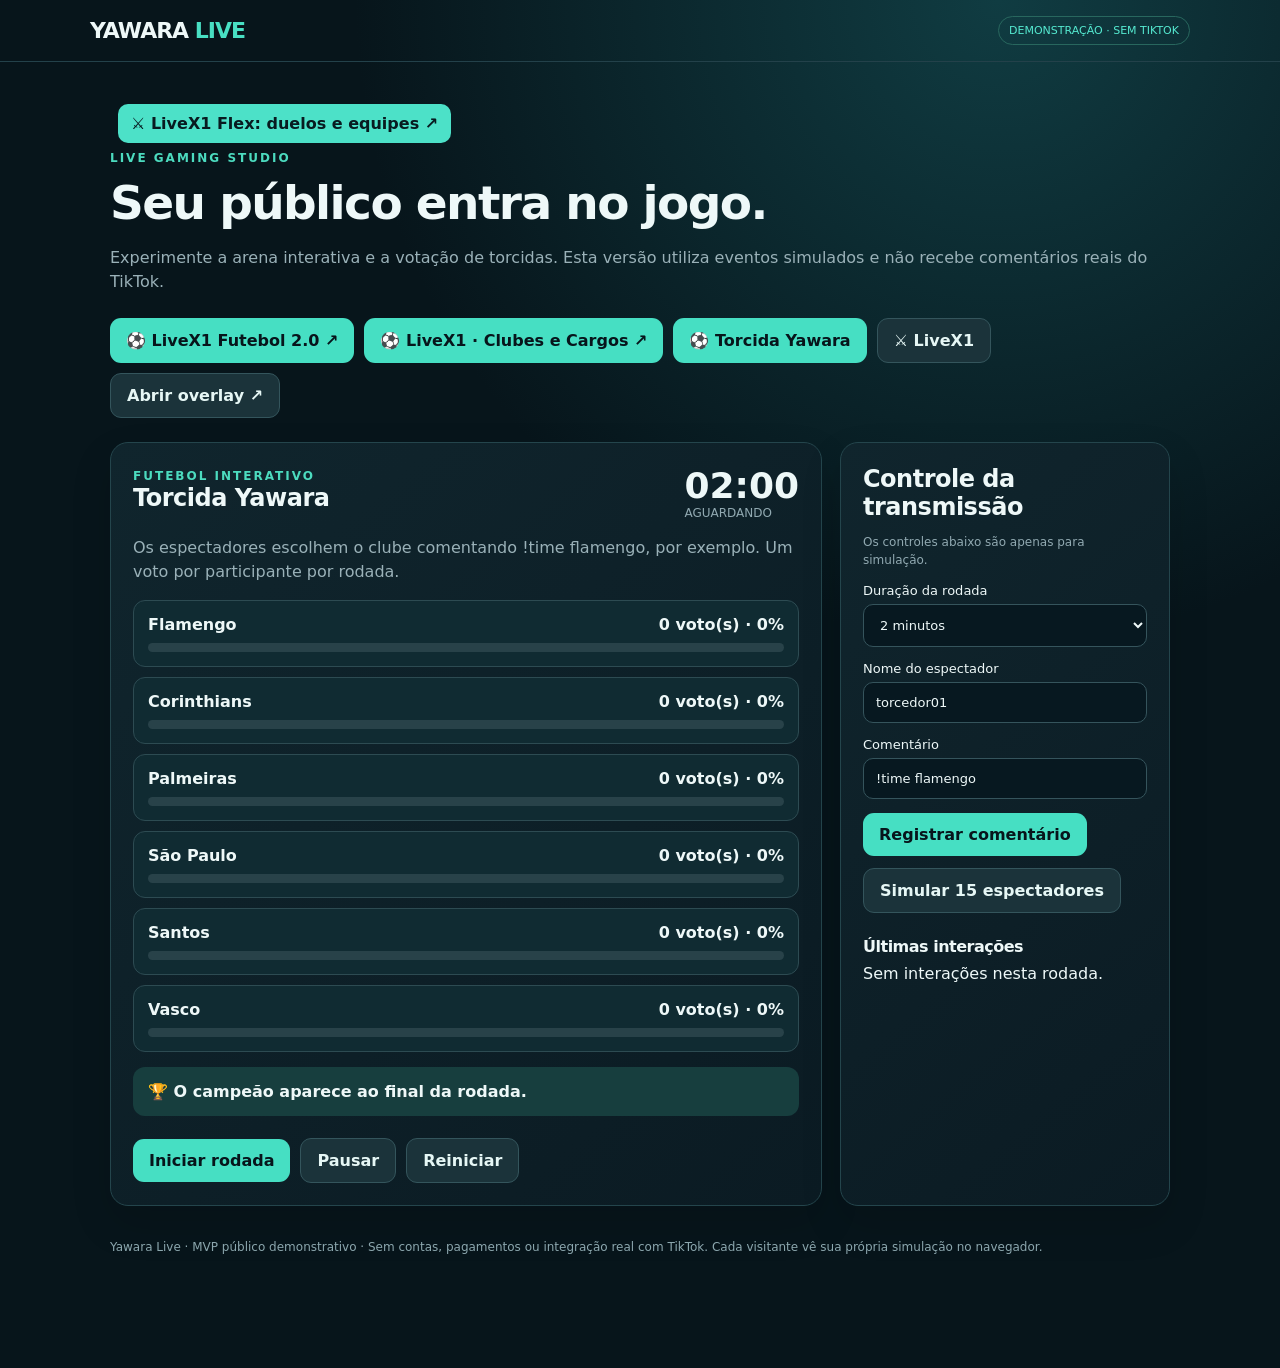
==== yawara-live/index.html @ 1b50cdfd "Add navigation to adaptive LiveX1 duels" ====
<!doctype html>
<html lang="pt-BR"><head><meta charset="utf-8"><meta name="viewport" content="width=device-width,initial-scale=1"><meta name="theme-color" content="#08171c"><title>Yawara Live — LiveX1 e Torcidas</title>
<style>
:root{font-family:Inter,system-ui,-apple-system,Segoe UI,sans-serif;color:#eef8f8;background:#07151b}*{box-sizing:border-box}body{margin:0;background:radial-gradient(circle at 78% 0,#103c42 0,transparent 38%),#07151b}button,input,select{font:inherit}button{cursor:pointer;border:0;border-radius:11px;padding:12px 16px;font-weight:700;color:#07151b;background:#46dfc3}button.secondary{background:#1b333a;color:#e6f7f5;border:1px solid #34555c}button:disabled{opacity:.4;cursor:not-allowed}button:hover{filter:brightness(1.12)}header{display:flex;align-items:center;justify-content:space-between;border-bottom:1px solid #23414a;padding:16px max(16px,calc((100vw - 1100px)/2))}.brand{font-weight:900;font-size:22px;letter-spacing:-1px}.brand b{color:#48dfc3}.pill{font-size:11px;color:#55e9d0;border:1px solid #28675e;border-radius:999px;padding:7px 10px}main{max-width:1100px;margin:auto;padding:34px 20px 80px}h1{font-size:clamp(28px,4vw,47px);letter-spacing:-1.6px;margin:10px 0}h2{margin:0 0 8px;letter-spacing:-.5px}p{color:#9ab1b8;line-height:1.5}.eyebrow{color:#4cdbbf;font-weight:800;font-size:12px;letter-spacing:2px}nav{display:flex;gap:10px;margin:24px 0;flex-wrap:wrap}.panel{border:1px solid #24454c;border-radius:18px;padding:22px;background:linear-gradient(140deg,#10252d,#0b1b23);box-shadow:0 18px 40px #0002}.layout{display:grid;grid-template-columns:1fr 330px;gap:18px}.row{display:flex;align-items:center;gap:10px;flex-wrap:wrap}.between{justify-content:space-between}.muted{font-size:12px;color:#91a9b1}.clock{font-size:36px;font-weight:900;font-variant-numeric:tabular-nums}input,select{background:#071820;border:1px solid #35545c;border-radius:10px;color:#eef8f8;padding:12px;min-width:0;max-width:100%}.field{display:grid;gap:6px;margin:14px 0;font-size:13px}.field input{width:100%}.team{border:1px solid #2d4b52;border-radius:12px;padding:14px;margin-top:10px;background:#102b32;display:grid;gap:9px}.teamhead{display:flex;justify-content:space-between;gap:10px}.tag{color:var(--club);font-size:11px;font-weight:900}.bar{height:9px;border-radius:10px;background:#284249;overflow:hidden}.fill{height:100%;border-radius:10px;background:var(--club);width:0;transition:width .25s}.scores{display:grid;grid-template-columns:repeat(2,1fr);gap:12px;margin:18px 0}.score{padding:25px;border:1px solid #35515b;border-radius:15px;text-align:center;background:#112b33}.score strong{display:block;font-size:50px}.score:first-child{border-top:4px solid #43d5ba}.score:last-child{border-top:4px solid #ef6868}.log{max-height:270px;overflow:auto}.log div{padding:11px;border-bottom:1px solid #274047;font-size:13px}.log b{color:#52e6c8}.hidden{display:none!important}.winner{padding:15px;border-radius:12px;background:#173e3e;margin-top:15px;font-weight:800}.foot{font-size:12px;margin:34px 0;color:#8ca7ae}a{color:#6cebd3}#overlayScreen{background:transparent!important}body.overlay{background:transparent!important}body.overlay header,body.overlay main>p,body.overlay .eyebrow,body.overlay nav,body.overlay aside,body.overlay .controls,body.overlay .foot,body.overlay #lead{display:none!important}body.overlay main{padding:12px;max-width:620px}body.overlay .layout{display:block}body.overlay .panel{background:#07171eef;border:1px solid #4eaaa5}body.overlay #gameTitle{font-size:24px;margin:5px 0}body.overlay .field{display:none}@media(max-width:760px){.layout{grid-template-columns:1fr}.scores{grid-template-columns:1fr}header{padding:15px 18px}}
</style></head><body><header><div class="brand">YAWARA <b>LIVE</b></div><span class="pill">DEMONSTRAÇÃO · SEM TIKTOK</span></header>
<main><a href="./duelos.html" style="display:inline-flex;align-items:center;border-radius:10px;background:#4ce1c8;color:#081b20;text-decoration:none;padding:10px 13px;font-weight:800;margin:8px">⚔️ LiveX1 Flex: duelos e equipes ↗</a><div class="eyebrow">LIVE GAMING STUDIO</div><h1 id="lead">Seu público entra no jogo.</h1><p>Experimente a arena interativa e a votação de torcidas. Esta versão utiliza eventos simulados e não recebe comentários reais do TikTok.</p>
<nav><a href="./campo.html" style="display:inline-flex;align-items:center;border-radius:11px;background:#46dfc3;color:#07151b;text-decoration:none;padding:12px 16px;font-weight:800">⚽ LiveX1 Futebol 2.0 ↗</a><a href="./clubes.html" style="display:inline-flex;align-items:center;border-radius:11px;background:#46dfc3;color:#07151b;text-decoration:none;padding:12px 16px;font-weight:800">⚽ LiveX1 · Clubes e Cargos ↗</a><button id="footballTab">⚽ Torcida Yawara</button><button class="secondary" id="battleTab">⚔️ LiveX1</button><button class="secondary" id="overlayBtn">Abrir overlay ↗</button></nav>
<div class="layout"><section class="panel"><div class="row between"><div><span class="eyebrow" id="modeTag">FUTEBOL INTERATIVO</span><h2 id="gameTitle">Torcida Yawara</h2></div><div><div class="clock" id="timer">02:00</div><div class="muted" id="status">AGUARDANDO</div></div></div>
<p id="info">Os espectadores escolhem o clube comentando !time flamengo, por exemplo. Um voto por participante por rodada.</p>
<div id="teamList"></div><div id="battleScores" class="scores hidden"><div class="score"><span>TIME VERDE</span><strong id="greenPoints">0</strong></div><div class="score"><span>TIME VERMELHO</span><strong id="redPoints">0</strong></div></div>
<div class="winner" id="winner">🏆 O campeão aparece ao final da rodada.</div>
<div class="controls"><div class="row" style="margin-top:22px"><button id="startBtn">Iniciar rodada</button><button class="secondary" id="pauseBtn">Pausar</button><button class="secondary" id="resetBtn">Reiniciar</button></div></div></section>
<aside class="panel"><h2>Controle da transmissão</h2><p class="muted">Os controles abaixo são apenas para simulação.</p><div class="controls"><label class="field">Duração da rodada<select id="duration"><option value="60">1 minuto</option><option value="120" selected>2 minutos</option><option value="300">5 minutos</option></select></label>
<div id="footballControls"><label class="field">Nome do espectador<input id="viewer" value="torcedor01"></label><label class="field">Comentário<input id="comment" value="!time flamengo"></label><button id="voteBtn">Registrar comentário</button></div>
<div id="battleControls" class="hidden"><p class="muted">Pontos fictícios para dois times</p><button id="greenBtn">+10 Verde</button> <button id="redBtn" class="secondary">+10 Vermelho</button></div>
<div style="margin-top:12px"><button class="secondary" id="simulateBtn">Simular 15 espectadores</button></div><p id="feedback" aria-live="polite" class="muted"></p></div>
<h2 style="font-size:16px;margin-top:24px">Últimas interações</h2><div class="log" id="log"></div></aside></div>
<div class="foot">Yawara Live · MVP público demonstrativo · Sem contas, pagamentos ou integração real com TikTok. Cada visitante vê sua própria simulação no navegador.</div></main>
<script>
(()=>{'use strict';const clubs=[['flamengo','Flamengo','#ee6262',['fla','mengao']],['corinthians','Corinthians','#dce5e5',['timao','sccp']],['palmeiras','Palmeiras','#42d5a3',['verdao','sep']],['sao-paulo','São Paulo','#e6b065',['sao paulo','spfc']],['santos','Santos','#92bce9',['peixe']],['vasco','Vasco','#ba9aff',['vascao']]];const $=x=>document.getElementById(x);let mode='football',remaining=120,running=false,finished=false,clock=null,voters={},votes={},score={green:0,red:0},logs=[];const params=new URLSearchParams(location.search);if(params.has('overlay'))document.body.classList.add('overlay');function clean(x){return String(x).normalize('NFD').replace(/[\u0300-\u036f]/g,'').toLowerCase().trim().replace(/\s+/g,' ')}function total(){return Object.values(votes).reduce((a,b)=>a+b,0)}function redraw(){const mm=String(Math.floor(remaining/60)).padStart(2,'0'),ss=String(remaining%60).padStart(2,'0');$('timer').textContent=mm+':'+ss;$('status').textContent=running?'AO VIVO · SIMULAÇÃO':finished?'ENCERRADO':'AGUARDANDO';$('teamList').replaceChildren();$('teamList').classList.toggle('hidden',mode!=='football');$('battleScores').classList.toggle('hidden',mode!=='battle');if(mode==='football'){let count=total();for(const c of [...clubs].sort((a,b)=>(votes[b[0]]||0)-(votes[a[0]]||0))){let n=votes[c[0]]||0,card=document.createElement('div');card.className='team';card.style.setProperty('--club',c[2]);let h=document.createElement('div');h.className='teamhead';let label=document.createElement('strong');label.textContent=c[1];let value=document.createElement('b');value.textContent=n+' voto(s) · '+(count?Math.round(n/count*100):0)+'%';h.append(label,value);let bar=document.createElement('div');bar.className='bar';let fill=document.createElement('div');fill.className='fill';fill.style.width=(count?n/count*100:0)+'%';bar.append(fill);card.append(h,bar);$('teamList').append(card)}}else{$('greenPoints').textContent=score.green;$('redPoints').textContent=score.red}if(finished){if(mode==='football'){let top=Math.max(0,...Object.values(votes));let winners=clubs.filter(x=>(votes[x[0]]||0)===top);$('winner').textContent=!top?'Nenhum voto registrado.':winners.length>1?'🤝 Empate: '+winners.map(x=>x[1]).join(' / '):'🏆 '+winners[0][1]+' venceu com '+top+' votos!'}else $('winner').textContent=score.green===score.red?'🤝 Empate na arena!':'🏆 Time '+(score.green>score.red?'Verde':'Vermelho')+' venceu!'}else $('winner').textContent='🏆 O campeão aparece ao final da rodada.';$('log').replaceChildren();for(const item of logs.slice(0,12)){const d=document.createElement('div');d.textContent=item;$('log').append(d)}if(!logs.length)$('log').textContent='Sem interações nesta rodada.';if(!params.has('overlay'))localStorage.setItem('yawara-live-demo',JSON.stringify({mode,remaining,running,finished,votes,score,logs}))}
function stop(){if(clock){clearInterval(clock);clock=null}}function tick(){if(!running)return;remaining=Math.max(0,remaining-1);if(!remaining){running=false;finished=true;stop()}redraw()}function reset(){stop();running=false;finished=false;remaining=Number($('duration').value);voters={};votes={};score={green:0,red:0};logs=[];redraw()}function start(){if(finished||remaining<=0)reset();running=true;finished=false;stop();clock=setInterval(tick,1000);redraw()}function vote(user,comment){if(!running)return 'Inicie a rodada.';const u=clean(user),cmd=clean(comment);if(!u)return 'Informe um usuário.';if(voters[u])return 'Este participante já votou.';if(!cmd.startsWith('!time '))return 'Use !time seguido do clube.';const team=cmd.slice(6).trim();const found=clubs.find(c=>c[0]===team||clean(c[1])===team||c[3].includes(team));if(!found)return 'Time não reconhecido.';voters[u]=found[0];votes[found[0]]=(votes[found[0]]||0)+1;logs.unshift('@'+u+' votou em '+found[1]);redraw();return 'Voto registrado: '+found[1]}function add(side){if(!running){$('feedback').textContent='Inicie a rodada.';return}score[side]+=10;logs.unshift('Pontos para o time '+(side==='green'?'Verde':'Vermelho'));redraw()}function change(next){mode=next;$('gameTitle').textContent=mode==='football'?'Torcida Yawara':'LiveX1';$('modeTag').textContent=mode==='football'?'FUTEBOL INTERATIVO':'BATALHA INTERATIVA';$('info').textContent=mode==='football'?'Escolha seu time com !time flamengo, por exemplo. Um voto por espectador.':'Simule pontos para as equipes e veja o placar avançar.';$('footballControls').classList.toggle('hidden',mode!=='football');$('battleControls').classList.toggle('hidden',mode!=='battle');reset()}$('footballTab').onclick=()=>change('football');$('battleTab').onclick=()=>change('battle');$('startBtn').onclick=start;$('pauseBtn').onclick=()=>{running=false;stop();redraw()};$('resetBtn').onclick=reset;$('duration').onchange=reset;$('voteBtn').onclick=()=>{$('feedback').textContent=vote($('viewer').value,$('comment').value)};$('greenBtn').onclick=()=>add('green');$('redBtn').onclick=()=>add('red');$('simulateBtn').onclick=()=>{if(!running){$('feedback').textContent='Inicie a rodada.';return}if(mode==='football'){for(let i=0;i<15;i++){let club=clubs[Math.floor(Math.random()*clubs.length)];vote('demo_'+Date.now()+'_'+i,'!time '+club[0])}}else for(let i=0;i<15;i++)add(Math.random()>.5?'green':'red');$('feedback').textContent='15 eventos fictícios registrados.'};$('overlayBtn').onclick=()=>window.open(location.pathname+'?overlay=1','_blank','noopener');if(params.has('overlay')){setInterval(()=>{try{let s=JSON.parse(localStorage.getItem('yawara-live-demo'));if(!s)return;mode=s.mode;remaining=s.remaining;running=s.running;finished=s.finished;votes=s.votes;score=s.score;logs=s.logs;$('gameTitle').textContent=mode==='football'?'Torcida Yawara':'LiveX1';redraw()}catch(e){}},1000)}redraw()})();
</script></body></html>
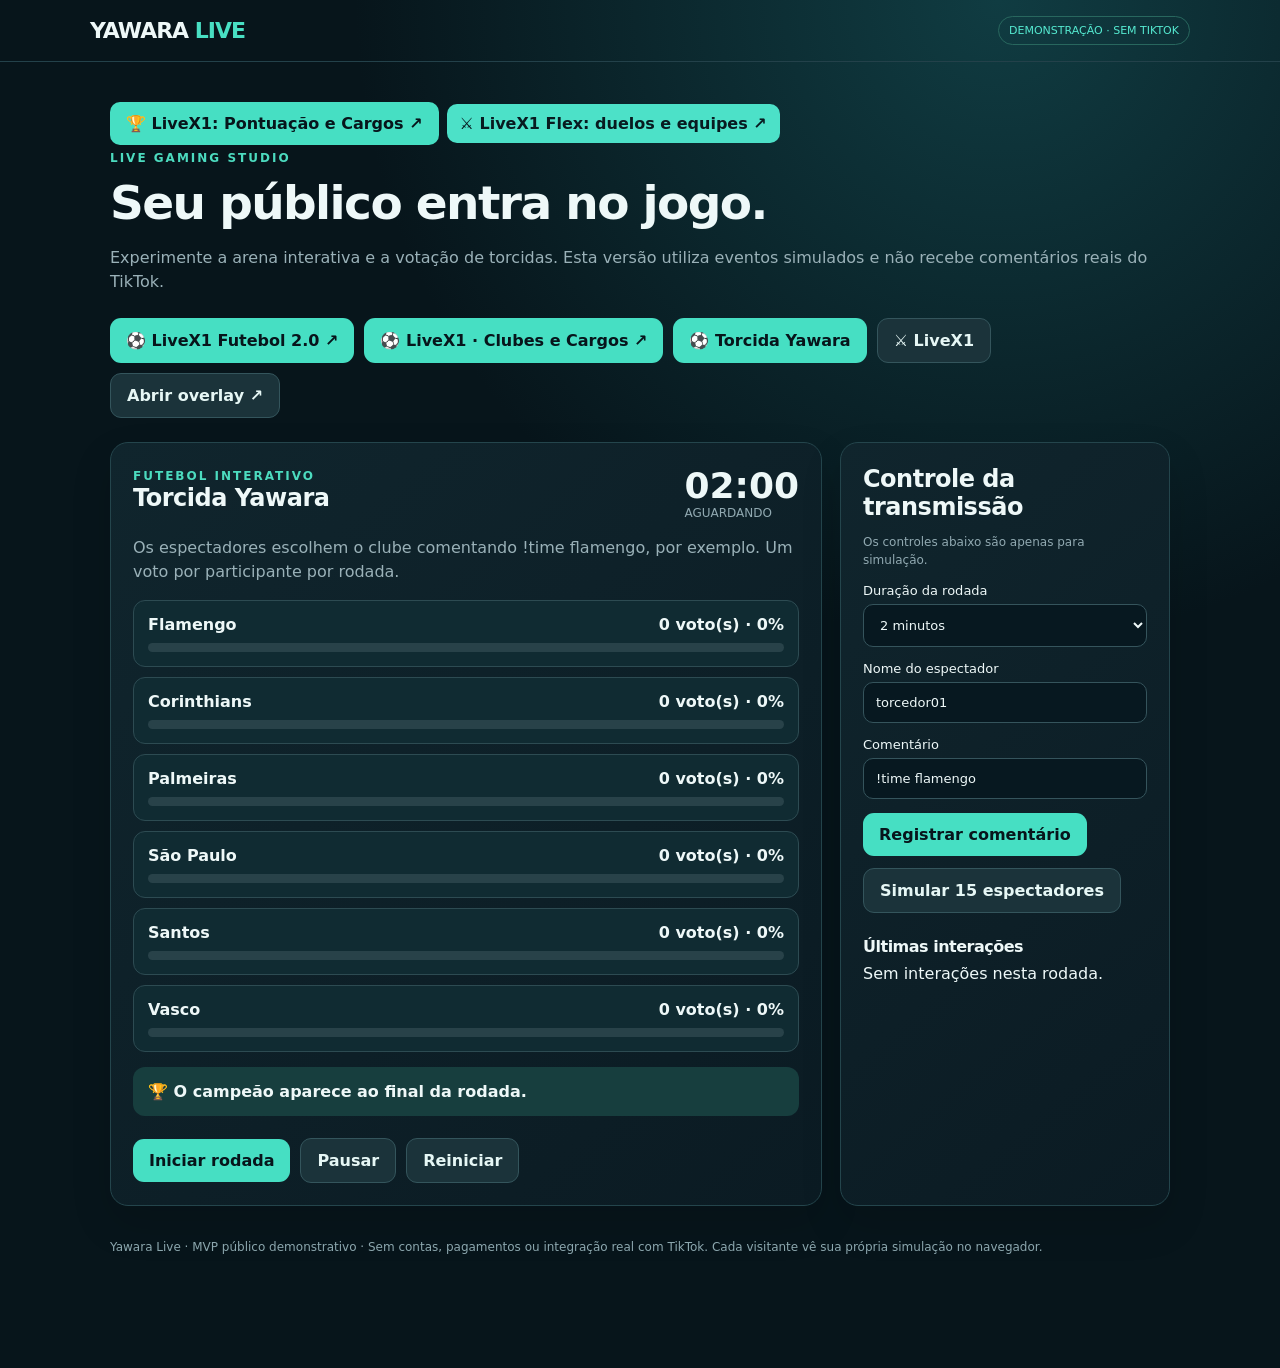
==== commit 9ef9175c: "Link unified LiveX1 scoring page from main dashboard" ====
--- a/yawara-live/index.html
+++ b/yawara-live/index.html
@@ -3,7 +3,7 @@
 <style>
 :root{font-family:Inter,system-ui,-apple-system,Segoe UI,sans-serif;color:#eef8f8;background:#07151b}*{box-sizing:border-box}body{margin:0;background:radial-gradient(circle at 78% 0,#103c42 0,transparent 38%),#07151b}button,input,select{font:inherit}button{cursor:pointer;border:0;border-radius:11px;padding:12px 16px;font-weight:700;color:#07151b;background:#46dfc3}button.secondary{background:#1b333a;color:#e6f7f5;border:1px solid #34555c}button:disabled{opacity:.4;cursor:not-allowed}button:hover{filter:brightness(1.12)}header{display:flex;align-items:center;justify-content:space-between;border-bottom:1px solid #23414a;padding:16px max(16px,calc((100vw - 1100px)/2))}.brand{font-weight:900;font-size:22px;letter-spacing:-1px}.brand b{color:#48dfc3}.pill{font-size:11px;color:#55e9d0;border:1px solid #28675e;border-radius:999px;padding:7px 10px}main{max-width:1100px;margin:auto;padding:34px 20px 80px}h1{font-size:clamp(28px,4vw,47px);letter-spacing:-1.6px;margin:10px 0}h2{margin:0 0 8px;letter-spacing:-.5px}p{color:#9ab1b8;line-height:1.5}.eyebrow{color:#4cdbbf;font-weight:800;font-size:12px;letter-spacing:2px}nav{display:flex;gap:10px;margin:24px 0;flex-wrap:wrap}.panel{border:1px solid #24454c;border-radius:18px;padding:22px;background:linear-gradient(140deg,#10252d,#0b1b23);box-shadow:0 18px 40px #0002}.layout{display:grid;grid-template-columns:1fr 330px;gap:18px}.row{display:flex;align-items:center;gap:10px;flex-wrap:wrap}.between{justify-content:space-between}.muted{font-size:12px;color:#91a9b1}.clock{font-size:36px;font-weight:900;font-variant-numeric:tabular-nums}input,select{background:#071820;border:1px solid #35545c;border-radius:10px;color:#eef8f8;padding:12px;min-width:0;max-width:100%}.field{display:grid;gap:6px;margin:14px 0;font-size:13px}.field input{width:100%}.team{border:1px solid #2d4b52;border-radius:12px;padding:14px;margin-top:10px;background:#102b32;display:grid;gap:9px}.teamhead{display:flex;justify-content:space-between;gap:10px}.tag{color:var(--club);font-size:11px;font-weight:900}.bar{height:9px;border-radius:10px;background:#284249;overflow:hidden}.fill{height:100%;border-radius:10px;background:var(--club);width:0;transition:width .25s}.scores{display:grid;grid-template-columns:repeat(2,1fr);gap:12px;margin:18px 0}.score{padding:25px;border:1px solid #35515b;border-radius:15px;text-align:center;background:#112b33}.score strong{display:block;font-size:50px}.score:first-child{border-top:4px solid #43d5ba}.score:last-child{border-top:4px solid #ef6868}.log{max-height:270px;overflow:auto}.log div{padding:11px;border-bottom:1px solid #274047;font-size:13px}.log b{color:#52e6c8}.hidden{display:none!important}.winner{padding:15px;border-radius:12px;background:#173e3e;margin-top:15px;font-weight:800}.foot{font-size:12px;margin:34px 0;color:#8ca7ae}a{color:#6cebd3}#overlayScreen{background:transparent!important}body.overlay{background:transparent!important}body.overlay header,body.overlay main>p,body.overlay .eyebrow,body.overlay nav,body.overlay aside,body.overlay .controls,body.overlay .foot,body.overlay #lead{display:none!important}body.overlay main{padding:12px;max-width:620px}body.overlay .layout{display:block}body.overlay .panel{background:#07171eef;border:1px solid #4eaaa5}body.overlay #gameTitle{font-size:24px;margin:5px 0}body.overlay .field{display:none}@media(max-width:760px){.layout{grid-template-columns:1fr}.scores{grid-template-columns:1fr}header{padding:15px 18px}}
 </style></head><body><header><div class="brand">YAWARA <b>LIVE</b></div><span class="pill">DEMONSTRAÇÃO · SEM TIKTOK</span></header>
-<main><a href="./duelos.html" style="display:inline-flex;align-items:center;border-radius:10px;background:#4ce1c8;color:#081b20;text-decoration:none;padding:10px 13px;font-weight:800;margin:8px">⚔️ LiveX1 Flex: duelos e equipes ↗</a><div class="eyebrow">LIVE GAMING STUDIO</div><h1 id="lead">Seu público entra no jogo.</h1><p>Experimente a arena interativa e a votação de torcidas. Esta versão utiliza eventos simulados e não recebe comentários reais do TikTok.</p>
+<main><a href="./pontuacao.html" style="display:inline-flex;padding:12px 16px;border-radius:10px;background:#46dfc3;color:#07151b;font-weight:800;text-decoration:none">🏆 LiveX1: Pontuação e Cargos ↗</a><a href="./duelos.html" style="display:inline-flex;align-items:center;border-radius:10px;background:#4ce1c8;color:#081b20;text-decoration:none;padding:10px 13px;font-weight:800;margin:8px">⚔️ LiveX1 Flex: duelos e equipes ↗</a><div class="eyebrow">LIVE GAMING STUDIO</div><h1 id="lead">Seu público entra no jogo.</h1><p>Experimente a arena interativa e a votação de torcidas. Esta versão utiliza eventos simulados e não recebe comentários reais do TikTok.</p>
 <nav><a href="./campo.html" style="display:inline-flex;align-items:center;border-radius:11px;background:#46dfc3;color:#07151b;text-decoration:none;padding:12px 16px;font-weight:800">⚽ LiveX1 Futebol 2.0 ↗</a><a href="./clubes.html" style="display:inline-flex;align-items:center;border-radius:11px;background:#46dfc3;color:#07151b;text-decoration:none;padding:12px 16px;font-weight:800">⚽ LiveX1 · Clubes e Cargos ↗</a><button id="footballTab">⚽ Torcida Yawara</button><button class="secondary" id="battleTab">⚔️ LiveX1</button><button class="secondary" id="overlayBtn">Abrir overlay ↗</button></nav>
 <div class="layout"><section class="panel"><div class="row between"><div><span class="eyebrow" id="modeTag">FUTEBOL INTERATIVO</span><h2 id="gameTitle">Torcida Yawara</h2></div><div><div class="clock" id="timer">02:00</div><div class="muted" id="status">AGUARDANDO</div></div></div>
 <p id="info">Os espectadores escolhem o clube comentando !time flamengo, por exemplo. Um voto por participante por rodada.</p>
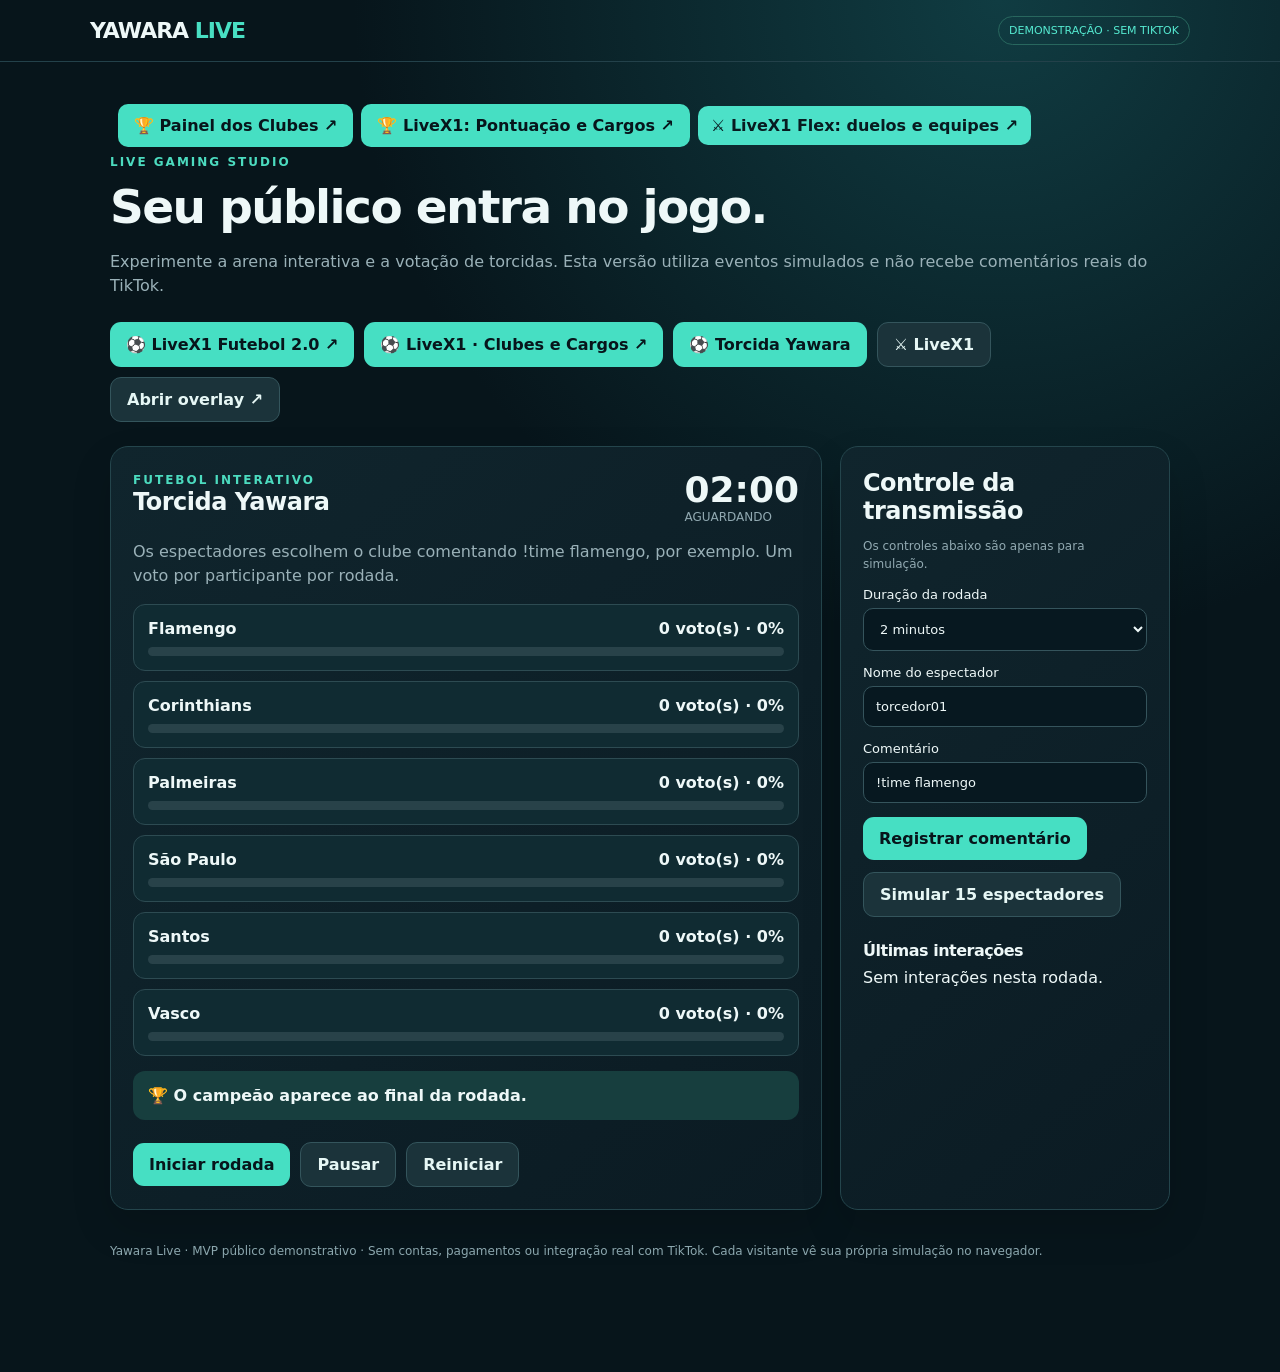
==== commit 6bfe4862: "Link LiveX1 club rankings dashboard from main screen" ====
--- a/yawara-live/index.html
+++ b/yawara-live/index.html
@@ -3,7 +3,7 @@
 <style>
 :root{font-family:Inter,system-ui,-apple-system,Segoe UI,sans-serif;color:#eef8f8;background:#07151b}*{box-sizing:border-box}body{margin:0;background:radial-gradient(circle at 78% 0,#103c42 0,transparent 38%),#07151b}button,input,select{font:inherit}button{cursor:pointer;border:0;border-radius:11px;padding:12px 16px;font-weight:700;color:#07151b;background:#46dfc3}button.secondary{background:#1b333a;color:#e6f7f5;border:1px solid #34555c}button:disabled{opacity:.4;cursor:not-allowed}button:hover{filter:brightness(1.12)}header{display:flex;align-items:center;justify-content:space-between;border-bottom:1px solid #23414a;padding:16px max(16px,calc((100vw - 1100px)/2))}.brand{font-weight:900;font-size:22px;letter-spacing:-1px}.brand b{color:#48dfc3}.pill{font-size:11px;color:#55e9d0;border:1px solid #28675e;border-radius:999px;padding:7px 10px}main{max-width:1100px;margin:auto;padding:34px 20px 80px}h1{font-size:clamp(28px,4vw,47px);letter-spacing:-1.6px;margin:10px 0}h2{margin:0 0 8px;letter-spacing:-.5px}p{color:#9ab1b8;line-height:1.5}.eyebrow{color:#4cdbbf;font-weight:800;font-size:12px;letter-spacing:2px}nav{display:flex;gap:10px;margin:24px 0;flex-wrap:wrap}.panel{border:1px solid #24454c;border-radius:18px;padding:22px;background:linear-gradient(140deg,#10252d,#0b1b23);box-shadow:0 18px 40px #0002}.layout{display:grid;grid-template-columns:1fr 330px;gap:18px}.row{display:flex;align-items:center;gap:10px;flex-wrap:wrap}.between{justify-content:space-between}.muted{font-size:12px;color:#91a9b1}.clock{font-size:36px;font-weight:900;font-variant-numeric:tabular-nums}input,select{background:#071820;border:1px solid #35545c;border-radius:10px;color:#eef8f8;padding:12px;min-width:0;max-width:100%}.field{display:grid;gap:6px;margin:14px 0;font-size:13px}.field input{width:100%}.team{border:1px solid #2d4b52;border-radius:12px;padding:14px;margin-top:10px;background:#102b32;display:grid;gap:9px}.teamhead{display:flex;justify-content:space-between;gap:10px}.tag{color:var(--club);font-size:11px;font-weight:900}.bar{height:9px;border-radius:10px;background:#284249;overflow:hidden}.fill{height:100%;border-radius:10px;background:var(--club);width:0;transition:width .25s}.scores{display:grid;grid-template-columns:repeat(2,1fr);gap:12px;margin:18px 0}.score{padding:25px;border:1px solid #35515b;border-radius:15px;text-align:center;background:#112b33}.score strong{display:block;font-size:50px}.score:first-child{border-top:4px solid #43d5ba}.score:last-child{border-top:4px solid #ef6868}.log{max-height:270px;overflow:auto}.log div{padding:11px;border-bottom:1px solid #274047;font-size:13px}.log b{color:#52e6c8}.hidden{display:none!important}.winner{padding:15px;border-radius:12px;background:#173e3e;margin-top:15px;font-weight:800}.foot{font-size:12px;margin:34px 0;color:#8ca7ae}a{color:#6cebd3}#overlayScreen{background:transparent!important}body.overlay{background:transparent!important}body.overlay header,body.overlay main>p,body.overlay .eyebrow,body.overlay nav,body.overlay aside,body.overlay .controls,body.overlay .foot,body.overlay #lead{display:none!important}body.overlay main{padding:12px;max-width:620px}body.overlay .layout{display:block}body.overlay .panel{background:#07171eef;border:1px solid #4eaaa5}body.overlay #gameTitle{font-size:24px;margin:5px 0}body.overlay .field{display:none}@media(max-width:760px){.layout{grid-template-columns:1fr}.scores{grid-template-columns:1fr}header{padding:15px 18px}}
 </style></head><body><header><div class="brand">YAWARA <b>LIVE</b></div><span class="pill">DEMONSTRAÇÃO · SEM TIKTOK</span></header>
-<main><a href="./pontuacao.html" style="display:inline-flex;padding:12px 16px;border-radius:10px;background:#46dfc3;color:#07151b;font-weight:800;text-decoration:none">🏆 LiveX1: Pontuação e Cargos ↗</a><a href="./duelos.html" style="display:inline-flex;align-items:center;border-radius:10px;background:#4ce1c8;color:#081b20;text-decoration:none;padding:10px 13px;font-weight:800;margin:8px">⚔️ LiveX1 Flex: duelos e equipes ↗</a><div class="eyebrow">LIVE GAMING STUDIO</div><h1 id="lead">Seu público entra no jogo.</h1><p>Experimente a arena interativa e a votação de torcidas. Esta versão utiliza eventos simulados e não recebe comentários reais do TikTok.</p>
+<main><a href="./painel.html" style="display:inline-flex;margin:8px;padding:12px 16px;border-radius:10px;background:#46dfc3;color:#07151b;text-decoration:none;font-weight:800">🏆 Painel dos Clubes ↗</a><a href="./pontuacao.html" style="display:inline-flex;padding:12px 16px;border-radius:10px;background:#46dfc3;color:#07151b;font-weight:800;text-decoration:none">🏆 LiveX1: Pontuação e Cargos ↗</a><a href="./duelos.html" style="display:inline-flex;align-items:center;border-radius:10px;background:#4ce1c8;color:#081b20;text-decoration:none;padding:10px 13px;font-weight:800;margin:8px">⚔️ LiveX1 Flex: duelos e equipes ↗</a><div class="eyebrow">LIVE GAMING STUDIO</div><h1 id="lead">Seu público entra no jogo.</h1><p>Experimente a arena interativa e a votação de torcidas. Esta versão utiliza eventos simulados e não recebe comentários reais do TikTok.</p>
 <nav><a href="./campo.html" style="display:inline-flex;align-items:center;border-radius:11px;background:#46dfc3;color:#07151b;text-decoration:none;padding:12px 16px;font-weight:800">⚽ LiveX1 Futebol 2.0 ↗</a><a href="./clubes.html" style="display:inline-flex;align-items:center;border-radius:11px;background:#46dfc3;color:#07151b;text-decoration:none;padding:12px 16px;font-weight:800">⚽ LiveX1 · Clubes e Cargos ↗</a><button id="footballTab">⚽ Torcida Yawara</button><button class="secondary" id="battleTab">⚔️ LiveX1</button><button class="secondary" id="overlayBtn">Abrir overlay ↗</button></nav>
 <div class="layout"><section class="panel"><div class="row between"><div><span class="eyebrow" id="modeTag">FUTEBOL INTERATIVO</span><h2 id="gameTitle">Torcida Yawara</h2></div><div><div class="clock" id="timer">02:00</div><div class="muted" id="status">AGUARDANDO</div></div></div>
 <p id="info">Os espectadores escolhem o clube comentando !time flamengo, por exemplo. Um voto por participante por rodada.</p>
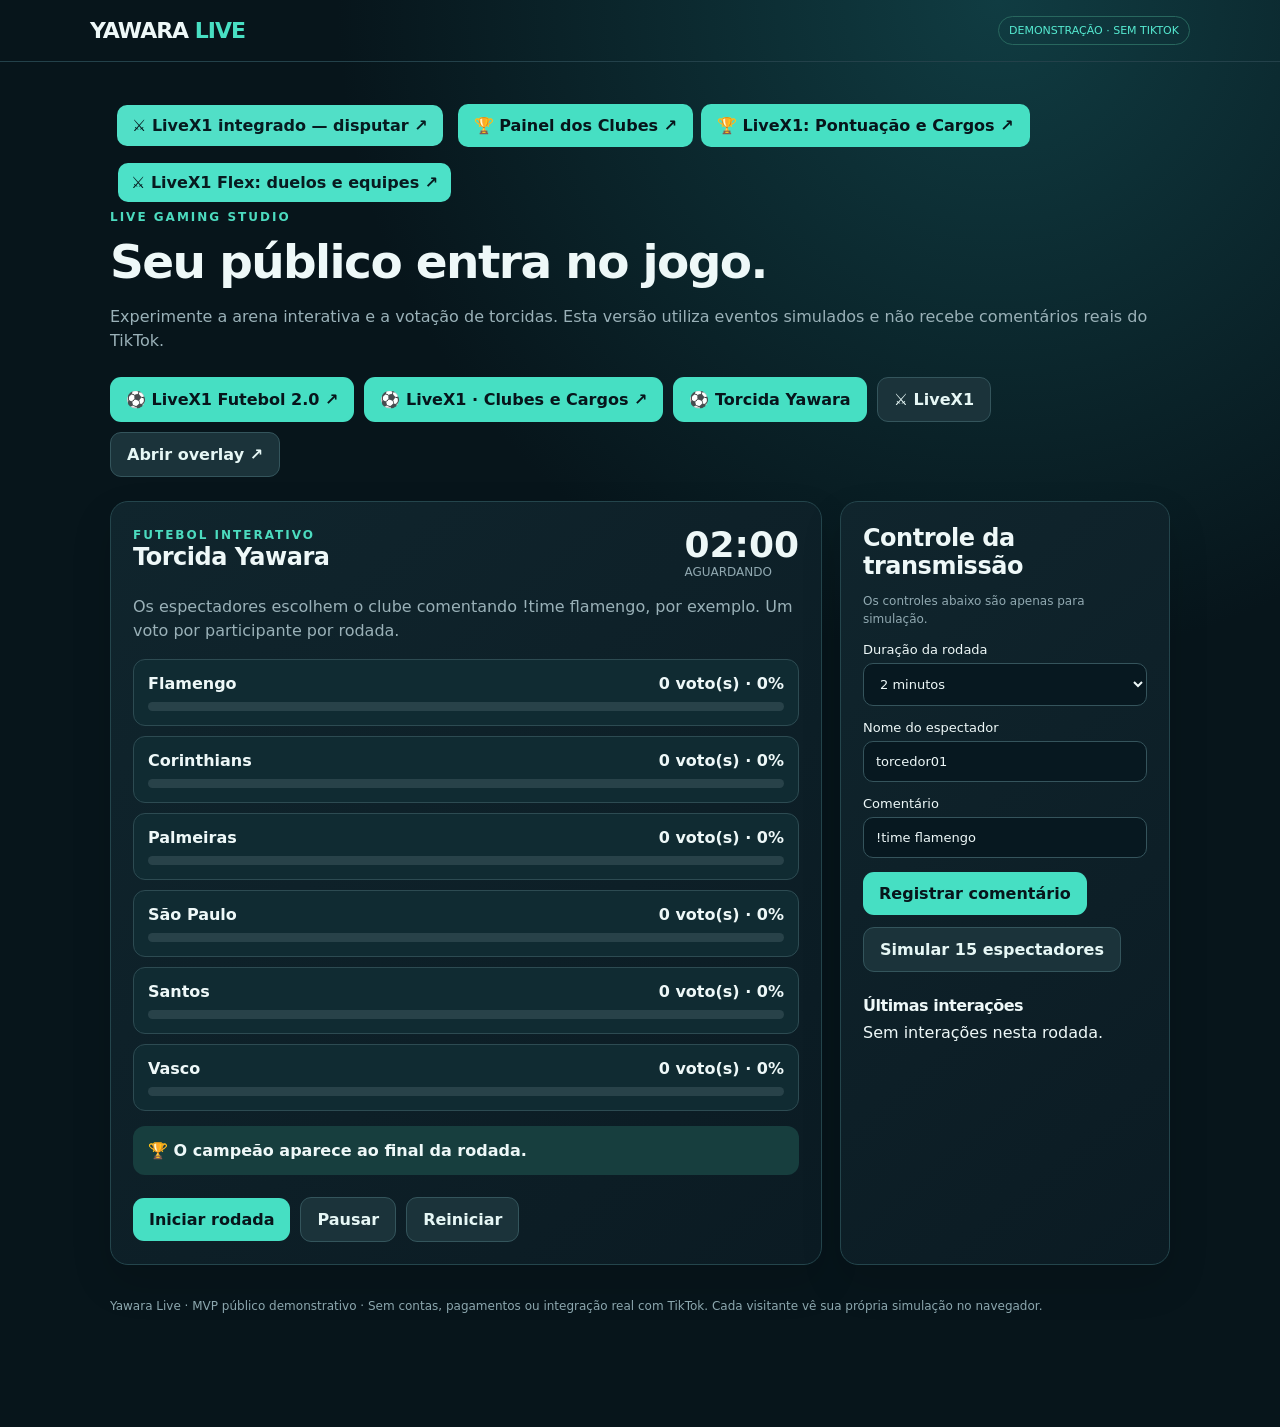
==== commit 0d866096: "Link LiveX1 integrated match mode" ====
--- a/yawara-live/index.html
+++ b/yawara-live/index.html
@@ -3,7 +3,7 @@
 <style>
 :root{font-family:Inter,system-ui,-apple-system,Segoe UI,sans-serif;color:#eef8f8;background:#07151b}*{box-sizing:border-box}body{margin:0;background:radial-gradient(circle at 78% 0,#103c42 0,transparent 38%),#07151b}button,input,select{font:inherit}button{cursor:pointer;border:0;border-radius:11px;padding:12px 16px;font-weight:700;color:#07151b;background:#46dfc3}button.secondary{background:#1b333a;color:#e6f7f5;border:1px solid #34555c}button:disabled{opacity:.4;cursor:not-allowed}button:hover{filter:brightness(1.12)}header{display:flex;align-items:center;justify-content:space-between;border-bottom:1px solid #23414a;padding:16px max(16px,calc((100vw - 1100px)/2))}.brand{font-weight:900;font-size:22px;letter-spacing:-1px}.brand b{color:#48dfc3}.pill{font-size:11px;color:#55e9d0;border:1px solid #28675e;border-radius:999px;padding:7px 10px}main{max-width:1100px;margin:auto;padding:34px 20px 80px}h1{font-size:clamp(28px,4vw,47px);letter-spacing:-1.6px;margin:10px 0}h2{margin:0 0 8px;letter-spacing:-.5px}p{color:#9ab1b8;line-height:1.5}.eyebrow{color:#4cdbbf;font-weight:800;font-size:12px;letter-spacing:2px}nav{display:flex;gap:10px;margin:24px 0;flex-wrap:wrap}.panel{border:1px solid #24454c;border-radius:18px;padding:22px;background:linear-gradient(140deg,#10252d,#0b1b23);box-shadow:0 18px 40px #0002}.layout{display:grid;grid-template-columns:1fr 330px;gap:18px}.row{display:flex;align-items:center;gap:10px;flex-wrap:wrap}.between{justify-content:space-between}.muted{font-size:12px;color:#91a9b1}.clock{font-size:36px;font-weight:900;font-variant-numeric:tabular-nums}input,select{background:#071820;border:1px solid #35545c;border-radius:10px;color:#eef8f8;padding:12px;min-width:0;max-width:100%}.field{display:grid;gap:6px;margin:14px 0;font-size:13px}.field input{width:100%}.team{border:1px solid #2d4b52;border-radius:12px;padding:14px;margin-top:10px;background:#102b32;display:grid;gap:9px}.teamhead{display:flex;justify-content:space-between;gap:10px}.tag{color:var(--club);font-size:11px;font-weight:900}.bar{height:9px;border-radius:10px;background:#284249;overflow:hidden}.fill{height:100%;border-radius:10px;background:var(--club);width:0;transition:width .25s}.scores{display:grid;grid-template-columns:repeat(2,1fr);gap:12px;margin:18px 0}.score{padding:25px;border:1px solid #35515b;border-radius:15px;text-align:center;background:#112b33}.score strong{display:block;font-size:50px}.score:first-child{border-top:4px solid #43d5ba}.score:last-child{border-top:4px solid #ef6868}.log{max-height:270px;overflow:auto}.log div{padding:11px;border-bottom:1px solid #274047;font-size:13px}.log b{color:#52e6c8}.hidden{display:none!important}.winner{padding:15px;border-radius:12px;background:#173e3e;margin-top:15px;font-weight:800}.foot{font-size:12px;margin:34px 0;color:#8ca7ae}a{color:#6cebd3}#overlayScreen{background:transparent!important}body.overlay{background:transparent!important}body.overlay header,body.overlay main>p,body.overlay .eyebrow,body.overlay nav,body.overlay aside,body.overlay .controls,body.overlay .foot,body.overlay #lead{display:none!important}body.overlay main{padding:12px;max-width:620px}body.overlay .layout{display:block}body.overlay .panel{background:#07171eef;border:1px solid #4eaaa5}body.overlay #gameTitle{font-size:24px;margin:5px 0}body.overlay .field{display:none}@media(max-width:760px){.layout{grid-template-columns:1fr}.scores{grid-template-columns:1fr}header{padding:15px 18px}}
 </style></head><body><header><div class="brand">YAWARA <b>LIVE</b></div><span class="pill">DEMONSTRAÇÃO · SEM TIKTOK</span></header>
-<main><a href="./painel.html" style="display:inline-flex;margin:8px;padding:12px 16px;border-radius:10px;background:#46dfc3;color:#07151b;text-decoration:none;font-weight:800">🏆 Painel dos Clubes ↗</a><a href="./pontuacao.html" style="display:inline-flex;padding:12px 16px;border-radius:10px;background:#46dfc3;color:#07151b;font-weight:800;text-decoration:none">🏆 LiveX1: Pontuação e Cargos ↗</a><a href="./duelos.html" style="display:inline-flex;align-items:center;border-radius:10px;background:#4ce1c8;color:#081b20;text-decoration:none;padding:10px 13px;font-weight:800;margin:8px">⚔️ LiveX1 Flex: duelos e equipes ↗</a><div class="eyebrow">LIVE GAMING STUDIO</div><h1 id="lead">Seu público entra no jogo.</h1><p>Experimente a arena interativa e a votação de torcidas. Esta versão utiliza eventos simulados e não recebe comentários reais do TikTok.</p>
+<main><a href="./integrado.html" style="display:inline-flex;padding:11px 15px;margin:7px;border-radius:10px;background:#51dfc7;color:#071b20;font-weight:800;text-decoration:none">⚔️ LiveX1 integrado — disputar ↗</a><a href="./painel.html" style="display:inline-flex;margin:8px;padding:12px 16px;border-radius:10px;background:#46dfc3;color:#07151b;text-decoration:none;font-weight:800">🏆 Painel dos Clubes ↗</a><a href="./pontuacao.html" style="display:inline-flex;padding:12px 16px;border-radius:10px;background:#46dfc3;color:#07151b;font-weight:800;text-decoration:none">🏆 LiveX1: Pontuação e Cargos ↗</a><a href="./duelos.html" style="display:inline-flex;align-items:center;border-radius:10px;background:#4ce1c8;color:#081b20;text-decoration:none;padding:10px 13px;font-weight:800;margin:8px">⚔️ LiveX1 Flex: duelos e equipes ↗</a><div class="eyebrow">LIVE GAMING STUDIO</div><h1 id="lead">Seu público entra no jogo.</h1><p>Experimente a arena interativa e a votação de torcidas. Esta versão utiliza eventos simulados e não recebe comentários reais do TikTok.</p>
 <nav><a href="./campo.html" style="display:inline-flex;align-items:center;border-radius:11px;background:#46dfc3;color:#07151b;text-decoration:none;padding:12px 16px;font-weight:800">⚽ LiveX1 Futebol 2.0 ↗</a><a href="./clubes.html" style="display:inline-flex;align-items:center;border-radius:11px;background:#46dfc3;color:#07151b;text-decoration:none;padding:12px 16px;font-weight:800">⚽ LiveX1 · Clubes e Cargos ↗</a><button id="footballTab">⚽ Torcida Yawara</button><button class="secondary" id="battleTab">⚔️ LiveX1</button><button class="secondary" id="overlayBtn">Abrir overlay ↗</button></nav>
 <div class="layout"><section class="panel"><div class="row between"><div><span class="eyebrow" id="modeTag">FUTEBOL INTERATIVO</span><h2 id="gameTitle">Torcida Yawara</h2></div><div><div class="clock" id="timer">02:00</div><div class="muted" id="status">AGUARDANDO</div></div></div>
 <p id="info">Os espectadores escolhem o clube comentando !time flamengo, por exemplo. Um voto por participante por rodada.</p>
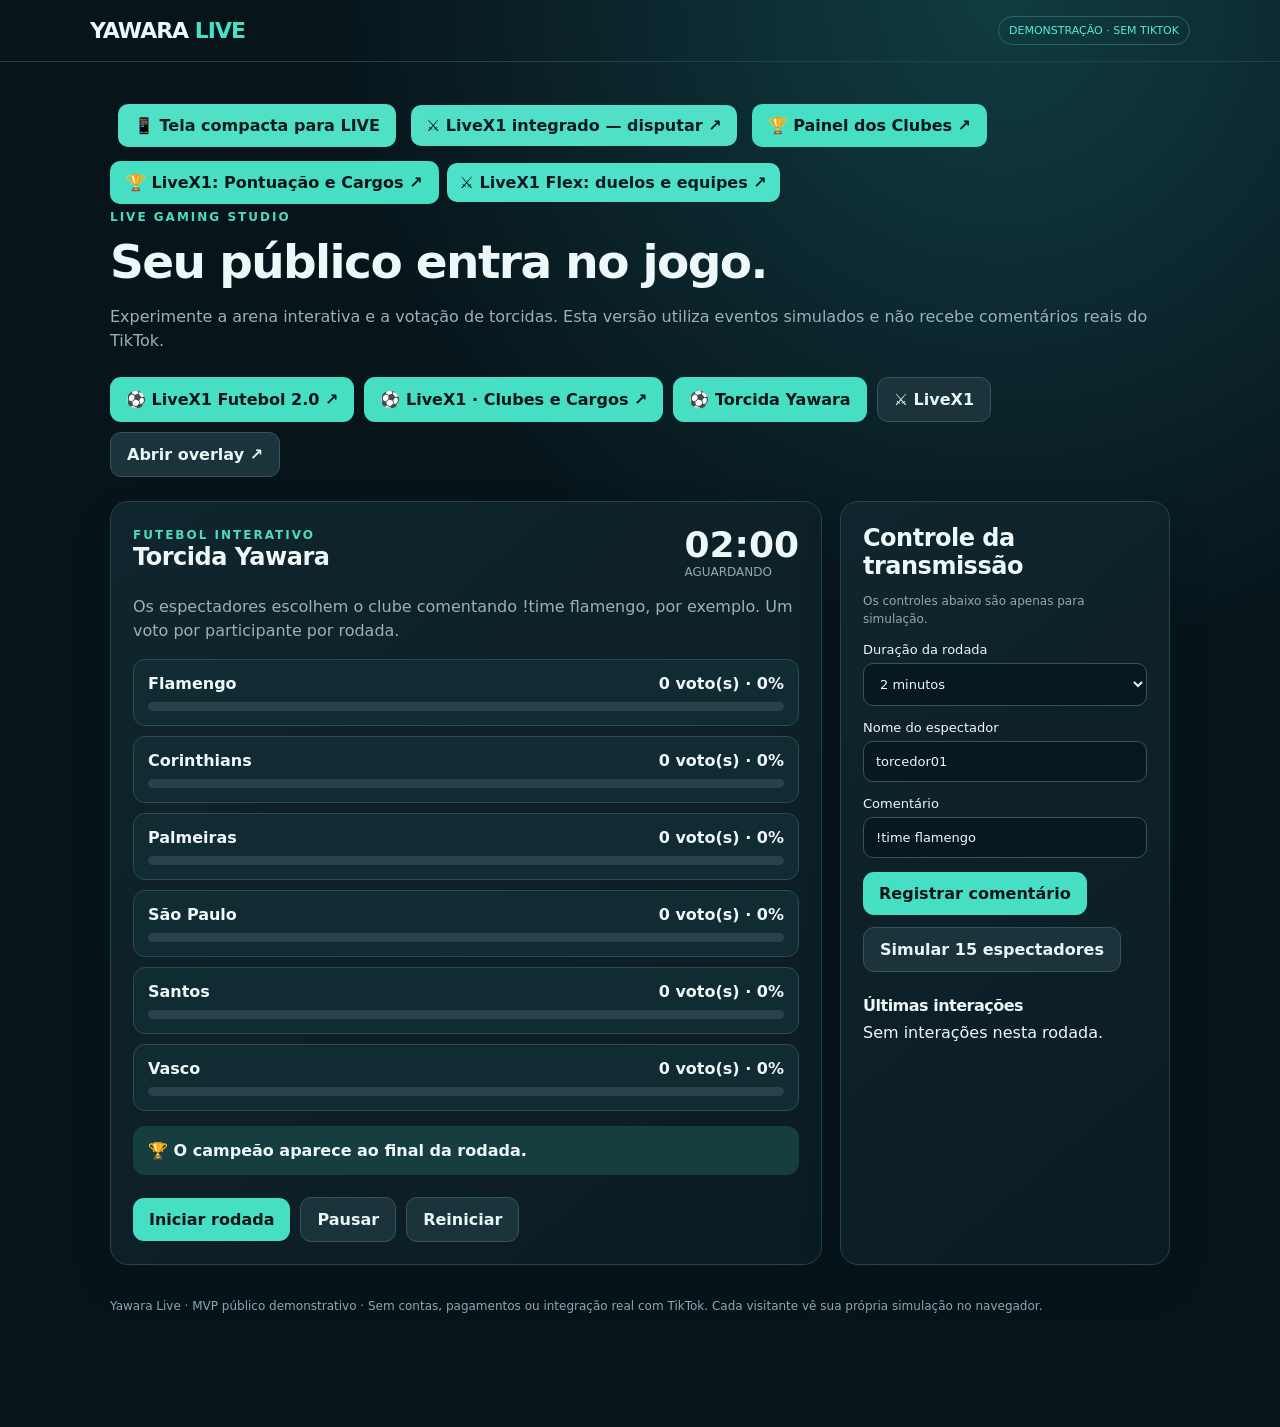
==== commit 575fb2c0: "Expose compact LiveX1 overlay for TikTok LIVE Studio" ====
--- a/yawara-live/index.html
+++ b/yawara-live/index.html
@@ -3,7 +3,7 @@
 <style>
 :root{font-family:Inter,system-ui,-apple-system,Segoe UI,sans-serif;color:#eef8f8;background:#07151b}*{box-sizing:border-box}body{margin:0;background:radial-gradient(circle at 78% 0,#103c42 0,transparent 38%),#07151b}button,input,select{font:inherit}button{cursor:pointer;border:0;border-radius:11px;padding:12px 16px;font-weight:700;color:#07151b;background:#46dfc3}button.secondary{background:#1b333a;color:#e6f7f5;border:1px solid #34555c}button:disabled{opacity:.4;cursor:not-allowed}button:hover{filter:brightness(1.12)}header{display:flex;align-items:center;justify-content:space-between;border-bottom:1px solid #23414a;padding:16px max(16px,calc((100vw - 1100px)/2))}.brand{font-weight:900;font-size:22px;letter-spacing:-1px}.brand b{color:#48dfc3}.pill{font-size:11px;color:#55e9d0;border:1px solid #28675e;border-radius:999px;padding:7px 10px}main{max-width:1100px;margin:auto;padding:34px 20px 80px}h1{font-size:clamp(28px,4vw,47px);letter-spacing:-1.6px;margin:10px 0}h2{margin:0 0 8px;letter-spacing:-.5px}p{color:#9ab1b8;line-height:1.5}.eyebrow{color:#4cdbbf;font-weight:800;font-size:12px;letter-spacing:2px}nav{display:flex;gap:10px;margin:24px 0;flex-wrap:wrap}.panel{border:1px solid #24454c;border-radius:18px;padding:22px;background:linear-gradient(140deg,#10252d,#0b1b23);box-shadow:0 18px 40px #0002}.layout{display:grid;grid-template-columns:1fr 330px;gap:18px}.row{display:flex;align-items:center;gap:10px;flex-wrap:wrap}.between{justify-content:space-between}.muted{font-size:12px;color:#91a9b1}.clock{font-size:36px;font-weight:900;font-variant-numeric:tabular-nums}input,select{background:#071820;border:1px solid #35545c;border-radius:10px;color:#eef8f8;padding:12px;min-width:0;max-width:100%}.field{display:grid;gap:6px;margin:14px 0;font-size:13px}.field input{width:100%}.team{border:1px solid #2d4b52;border-radius:12px;padding:14px;margin-top:10px;background:#102b32;display:grid;gap:9px}.teamhead{display:flex;justify-content:space-between;gap:10px}.tag{color:var(--club);font-size:11px;font-weight:900}.bar{height:9px;border-radius:10px;background:#284249;overflow:hidden}.fill{height:100%;border-radius:10px;background:var(--club);width:0;transition:width .25s}.scores{display:grid;grid-template-columns:repeat(2,1fr);gap:12px;margin:18px 0}.score{padding:25px;border:1px solid #35515b;border-radius:15px;text-align:center;background:#112b33}.score strong{display:block;font-size:50px}.score:first-child{border-top:4px solid #43d5ba}.score:last-child{border-top:4px solid #ef6868}.log{max-height:270px;overflow:auto}.log div{padding:11px;border-bottom:1px solid #274047;font-size:13px}.log b{color:#52e6c8}.hidden{display:none!important}.winner{padding:15px;border-radius:12px;background:#173e3e;margin-top:15px;font-weight:800}.foot{font-size:12px;margin:34px 0;color:#8ca7ae}a{color:#6cebd3}#overlayScreen{background:transparent!important}body.overlay{background:transparent!important}body.overlay header,body.overlay main>p,body.overlay .eyebrow,body.overlay nav,body.overlay aside,body.overlay .controls,body.overlay .foot,body.overlay #lead{display:none!important}body.overlay main{padding:12px;max-width:620px}body.overlay .layout{display:block}body.overlay .panel{background:#07171eef;border:1px solid #4eaaa5}body.overlay #gameTitle{font-size:24px;margin:5px 0}body.overlay .field{display:none}@media(max-width:760px){.layout{grid-template-columns:1fr}.scores{grid-template-columns:1fr}header{padding:15px 18px}}
 </style></head><body><header><div class="brand">YAWARA <b>LIVE</b></div><span class="pill">DEMONSTRAÇÃO · SEM TIKTOK</span></header>
-<main><a href="./integrado.html" style="display:inline-flex;padding:11px 15px;margin:7px;border-radius:10px;background:#51dfc7;color:#071b20;font-weight:800;text-decoration:none">⚔️ LiveX1 integrado — disputar ↗</a><a href="./painel.html" style="display:inline-flex;margin:8px;padding:12px 16px;border-radius:10px;background:#46dfc3;color:#07151b;text-decoration:none;font-weight:800">🏆 Painel dos Clubes ↗</a><a href="./pontuacao.html" style="display:inline-flex;padding:12px 16px;border-radius:10px;background:#46dfc3;color:#07151b;font-weight:800;text-decoration:none">🏆 LiveX1: Pontuação e Cargos ↗</a><a href="./duelos.html" style="display:inline-flex;align-items:center;border-radius:10px;background:#4ce1c8;color:#081b20;text-decoration:none;padding:10px 13px;font-weight:800;margin:8px">⚔️ LiveX1 Flex: duelos e equipes ↗</a><div class="eyebrow">LIVE GAMING STUDIO</div><h1 id="lead">Seu público entra no jogo.</h1><p>Experimente a arena interativa e a votação de torcidas. Esta versão utiliza eventos simulados e não recebe comentários reais do TikTok.</p>
+<main><a href="./compacto.html?demo=1" style="display:inline-flex;margin:8px;padding:12px 16px;border-radius:10px;background:#4fe0c5;color:#061c20;font-weight:900;text-decoration:none">📱 Tela compacta para LIVE</a><a href="./integrado.html" style="display:inline-flex;padding:11px 15px;margin:7px;border-radius:10px;background:#51dfc7;color:#071b20;font-weight:800;text-decoration:none">⚔️ LiveX1 integrado — disputar ↗</a><a href="./painel.html" style="display:inline-flex;margin:8px;padding:12px 16px;border-radius:10px;background:#46dfc3;color:#07151b;text-decoration:none;font-weight:800">🏆 Painel dos Clubes ↗</a><a href="./pontuacao.html" style="display:inline-flex;padding:12px 16px;border-radius:10px;background:#46dfc3;color:#07151b;font-weight:800;text-decoration:none">🏆 LiveX1: Pontuação e Cargos ↗</a><a href="./duelos.html" style="display:inline-flex;align-items:center;border-radius:10px;background:#4ce1c8;color:#081b20;text-decoration:none;padding:10px 13px;font-weight:800;margin:8px">⚔️ LiveX1 Flex: duelos e equipes ↗</a><div class="eyebrow">LIVE GAMING STUDIO</div><h1 id="lead">Seu público entra no jogo.</h1><p>Experimente a arena interativa e a votação de torcidas. Esta versão utiliza eventos simulados e não recebe comentários reais do TikTok.</p>
 <nav><a href="./campo.html" style="display:inline-flex;align-items:center;border-radius:11px;background:#46dfc3;color:#07151b;text-decoration:none;padding:12px 16px;font-weight:800">⚽ LiveX1 Futebol 2.0 ↗</a><a href="./clubes.html" style="display:inline-flex;align-items:center;border-radius:11px;background:#46dfc3;color:#07151b;text-decoration:none;padding:12px 16px;font-weight:800">⚽ LiveX1 · Clubes e Cargos ↗</a><button id="footballTab">⚽ Torcida Yawara</button><button class="secondary" id="battleTab">⚔️ LiveX1</button><button class="secondary" id="overlayBtn">Abrir overlay ↗</button></nav>
 <div class="layout"><section class="panel"><div class="row between"><div><span class="eyebrow" id="modeTag">FUTEBOL INTERATIVO</span><h2 id="gameTitle">Torcida Yawara</h2></div><div><div class="clock" id="timer">02:00</div><div class="muted" id="status">AGUARDANDO</div></div></div>
 <p id="info">Os espectadores escolhem o clube comentando !time flamengo, por exemplo. Um voto por participante por rodada.</p>
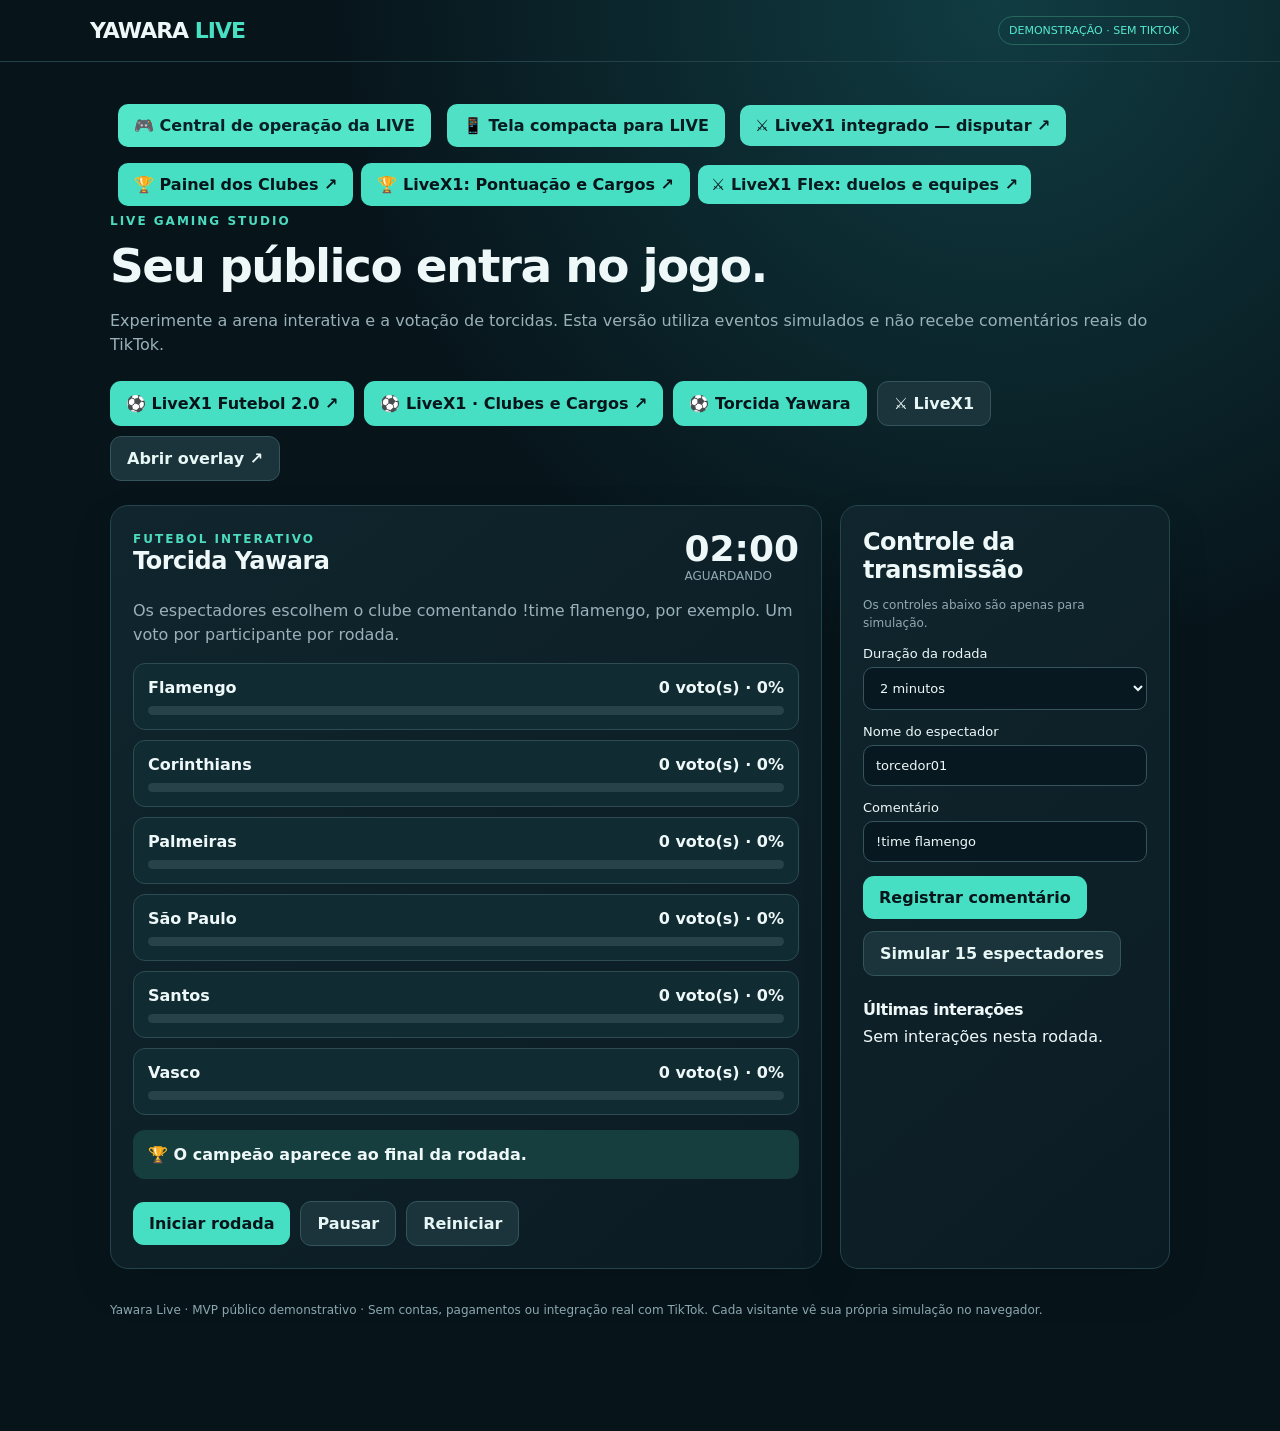
==== commit 9e93e2b5: "Add owner control panel link for live manual scoring" ====
--- a/yawara-live/index.html
+++ b/yawara-live/index.html
@@ -3,7 +3,7 @@
 <style>
 :root{font-family:Inter,system-ui,-apple-system,Segoe UI,sans-serif;color:#eef8f8;background:#07151b}*{box-sizing:border-box}body{margin:0;background:radial-gradient(circle at 78% 0,#103c42 0,transparent 38%),#07151b}button,input,select{font:inherit}button{cursor:pointer;border:0;border-radius:11px;padding:12px 16px;font-weight:700;color:#07151b;background:#46dfc3}button.secondary{background:#1b333a;color:#e6f7f5;border:1px solid #34555c}button:disabled{opacity:.4;cursor:not-allowed}button:hover{filter:brightness(1.12)}header{display:flex;align-items:center;justify-content:space-between;border-bottom:1px solid #23414a;padding:16px max(16px,calc((100vw - 1100px)/2))}.brand{font-weight:900;font-size:22px;letter-spacing:-1px}.brand b{color:#48dfc3}.pill{font-size:11px;color:#55e9d0;border:1px solid #28675e;border-radius:999px;padding:7px 10px}main{max-width:1100px;margin:auto;padding:34px 20px 80px}h1{font-size:clamp(28px,4vw,47px);letter-spacing:-1.6px;margin:10px 0}h2{margin:0 0 8px;letter-spacing:-.5px}p{color:#9ab1b8;line-height:1.5}.eyebrow{color:#4cdbbf;font-weight:800;font-size:12px;letter-spacing:2px}nav{display:flex;gap:10px;margin:24px 0;flex-wrap:wrap}.panel{border:1px solid #24454c;border-radius:18px;padding:22px;background:linear-gradient(140deg,#10252d,#0b1b23);box-shadow:0 18px 40px #0002}.layout{display:grid;grid-template-columns:1fr 330px;gap:18px}.row{display:flex;align-items:center;gap:10px;flex-wrap:wrap}.between{justify-content:space-between}.muted{font-size:12px;color:#91a9b1}.clock{font-size:36px;font-weight:900;font-variant-numeric:tabular-nums}input,select{background:#071820;border:1px solid #35545c;border-radius:10px;color:#eef8f8;padding:12px;min-width:0;max-width:100%}.field{display:grid;gap:6px;margin:14px 0;font-size:13px}.field input{width:100%}.team{border:1px solid #2d4b52;border-radius:12px;padding:14px;margin-top:10px;background:#102b32;display:grid;gap:9px}.teamhead{display:flex;justify-content:space-between;gap:10px}.tag{color:var(--club);font-size:11px;font-weight:900}.bar{height:9px;border-radius:10px;background:#284249;overflow:hidden}.fill{height:100%;border-radius:10px;background:var(--club);width:0;transition:width .25s}.scores{display:grid;grid-template-columns:repeat(2,1fr);gap:12px;margin:18px 0}.score{padding:25px;border:1px solid #35515b;border-radius:15px;text-align:center;background:#112b33}.score strong{display:block;font-size:50px}.score:first-child{border-top:4px solid #43d5ba}.score:last-child{border-top:4px solid #ef6868}.log{max-height:270px;overflow:auto}.log div{padding:11px;border-bottom:1px solid #274047;font-size:13px}.log b{color:#52e6c8}.hidden{display:none!important}.winner{padding:15px;border-radius:12px;background:#173e3e;margin-top:15px;font-weight:800}.foot{font-size:12px;margin:34px 0;color:#8ca7ae}a{color:#6cebd3}#overlayScreen{background:transparent!important}body.overlay{background:transparent!important}body.overlay header,body.overlay main>p,body.overlay .eyebrow,body.overlay nav,body.overlay aside,body.overlay .controls,body.overlay .foot,body.overlay #lead{display:none!important}body.overlay main{padding:12px;max-width:620px}body.overlay .layout{display:block}body.overlay .panel{background:#07171eef;border:1px solid #4eaaa5}body.overlay #gameTitle{font-size:24px;margin:5px 0}body.overlay .field{display:none}@media(max-width:760px){.layout{grid-template-columns:1fr}.scores{grid-template-columns:1fr}header{padding:15px 18px}}
 </style></head><body><header><div class="brand">YAWARA <b>LIVE</b></div><span class="pill">DEMONSTRAÇÃO · SEM TIKTOK</span></header>
-<main><a href="./compacto.html?demo=1" style="display:inline-flex;margin:8px;padding:12px 16px;border-radius:10px;background:#4fe0c5;color:#061c20;font-weight:900;text-decoration:none">📱 Tela compacta para LIVE</a><a href="./integrado.html" style="display:inline-flex;padding:11px 15px;margin:7px;border-radius:10px;background:#51dfc7;color:#071b20;font-weight:800;text-decoration:none">⚔️ LiveX1 integrado — disputar ↗</a><a href="./painel.html" style="display:inline-flex;margin:8px;padding:12px 16px;border-radius:10px;background:#46dfc3;color:#07151b;text-decoration:none;font-weight:800">🏆 Painel dos Clubes ↗</a><a href="./pontuacao.html" style="display:inline-flex;padding:12px 16px;border-radius:10px;background:#46dfc3;color:#07151b;font-weight:800;text-decoration:none">🏆 LiveX1: Pontuação e Cargos ↗</a><a href="./duelos.html" style="display:inline-flex;align-items:center;border-radius:10px;background:#4ce1c8;color:#081b20;text-decoration:none;padding:10px 13px;font-weight:800;margin:8px">⚔️ LiveX1 Flex: duelos e equipes ↗</a><div class="eyebrow">LIVE GAMING STUDIO</div><h1 id="lead">Seu público entra no jogo.</h1><p>Experimente a arena interativa e a votação de torcidas. Esta versão utiliza eventos simulados e não recebe comentários reais do TikTok.</p>
+<main><a href="./operador.html" style="display:inline-flex;margin:8px;padding:12px 16px;border-radius:10px;background:#52e5c8;color:#082028;text-decoration:none;font-weight:900">🎮 Central de operação da LIVE</a><a href="./compacto.html?demo=1" style="display:inline-flex;margin:8px;padding:12px 16px;border-radius:10px;background:#4fe0c5;color:#061c20;font-weight:900;text-decoration:none">📱 Tela compacta para LIVE</a><a href="./integrado.html" style="display:inline-flex;padding:11px 15px;margin:7px;border-radius:10px;background:#51dfc7;color:#071b20;font-weight:800;text-decoration:none">⚔️ LiveX1 integrado — disputar ↗</a><a href="./painel.html" style="display:inline-flex;margin:8px;padding:12px 16px;border-radius:10px;background:#46dfc3;color:#07151b;text-decoration:none;font-weight:800">🏆 Painel dos Clubes ↗</a><a href="./pontuacao.html" style="display:inline-flex;padding:12px 16px;border-radius:10px;background:#46dfc3;color:#07151b;font-weight:800;text-decoration:none">🏆 LiveX1: Pontuação e Cargos ↗</a><a href="./duelos.html" style="display:inline-flex;align-items:center;border-radius:10px;background:#4ce1c8;color:#081b20;text-decoration:none;padding:10px 13px;font-weight:800;margin:8px">⚔️ LiveX1 Flex: duelos e equipes ↗</a><div class="eyebrow">LIVE GAMING STUDIO</div><h1 id="lead">Seu público entra no jogo.</h1><p>Experimente a arena interativa e a votação de torcidas. Esta versão utiliza eventos simulados e não recebe comentários reais do TikTok.</p>
 <nav><a href="./campo.html" style="display:inline-flex;align-items:center;border-radius:11px;background:#46dfc3;color:#07151b;text-decoration:none;padding:12px 16px;font-weight:800">⚽ LiveX1 Futebol 2.0 ↗</a><a href="./clubes.html" style="display:inline-flex;align-items:center;border-radius:11px;background:#46dfc3;color:#07151b;text-decoration:none;padding:12px 16px;font-weight:800">⚽ LiveX1 · Clubes e Cargos ↗</a><button id="footballTab">⚽ Torcida Yawara</button><button class="secondary" id="battleTab">⚔️ LiveX1</button><button class="secondary" id="overlayBtn">Abrir overlay ↗</button></nav>
 <div class="layout"><section class="panel"><div class="row between"><div><span class="eyebrow" id="modeTag">FUTEBOL INTERATIVO</span><h2 id="gameTitle">Torcida Yawara</h2></div><div><div class="clock" id="timer">02:00</div><div class="muted" id="status">AGUARDANDO</div></div></div>
 <p id="info">Os espectadores escolhem o clube comentando !time flamengo, por exemplo. Um voto por participante por rodada.</p>
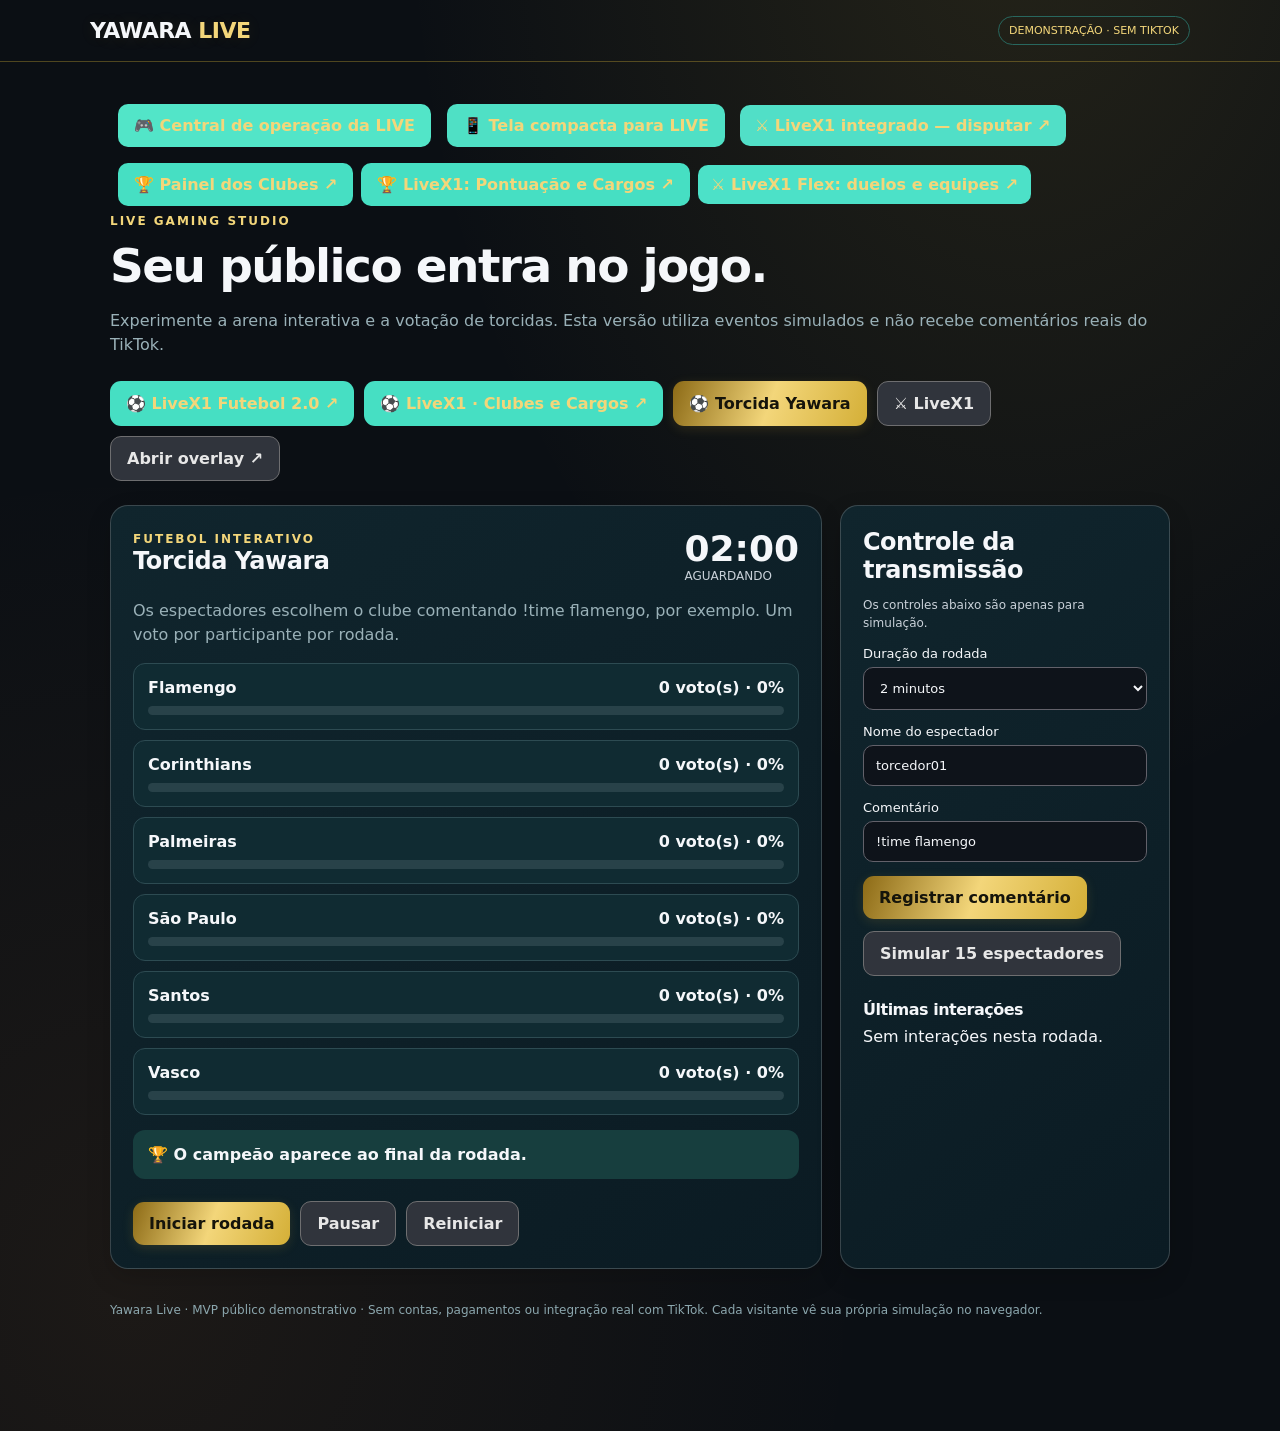
==== commit 5b816db6: "Apply Yawara Live premium gold silver bronze game branding and club colors" ====
--- a/yawara-live/index.html
+++ b/yawara-live/index.html
@@ -2,6 +2,28 @@
 <html lang="pt-BR"><head><meta charset="utf-8"><meta name="viewport" content="width=device-width,initial-scale=1"><meta name="theme-color" content="#08171c"><title>Yawara Live — LiveX1 e Torcidas</title>
 <style>
 :root{font-family:Inter,system-ui,-apple-system,Segoe UI,sans-serif;color:#eef8f8;background:#07151b}*{box-sizing:border-box}body{margin:0;background:radial-gradient(circle at 78% 0,#103c42 0,transparent 38%),#07151b}button,input,select{font:inherit}button{cursor:pointer;border:0;border-radius:11px;padding:12px 16px;font-weight:700;color:#07151b;background:#46dfc3}button.secondary{background:#1b333a;color:#e6f7f5;border:1px solid #34555c}button:disabled{opacity:.4;cursor:not-allowed}button:hover{filter:brightness(1.12)}header{display:flex;align-items:center;justify-content:space-between;border-bottom:1px solid #23414a;padding:16px max(16px,calc((100vw - 1100px)/2))}.brand{font-weight:900;font-size:22px;letter-spacing:-1px}.brand b{color:#48dfc3}.pill{font-size:11px;color:#55e9d0;border:1px solid #28675e;border-radius:999px;padding:7px 10px}main{max-width:1100px;margin:auto;padding:34px 20px 80px}h1{font-size:clamp(28px,4vw,47px);letter-spacing:-1.6px;margin:10px 0}h2{margin:0 0 8px;letter-spacing:-.5px}p{color:#9ab1b8;line-height:1.5}.eyebrow{color:#4cdbbf;font-weight:800;font-size:12px;letter-spacing:2px}nav{display:flex;gap:10px;margin:24px 0;flex-wrap:wrap}.panel{border:1px solid #24454c;border-radius:18px;padding:22px;background:linear-gradient(140deg,#10252d,#0b1b23);box-shadow:0 18px 40px #0002}.layout{display:grid;grid-template-columns:1fr 330px;gap:18px}.row{display:flex;align-items:center;gap:10px;flex-wrap:wrap}.between{justify-content:space-between}.muted{font-size:12px;color:#91a9b1}.clock{font-size:36px;font-weight:900;font-variant-numeric:tabular-nums}input,select{background:#071820;border:1px solid #35545c;border-radius:10px;color:#eef8f8;padding:12px;min-width:0;max-width:100%}.field{display:grid;gap:6px;margin:14px 0;font-size:13px}.field input{width:100%}.team{border:1px solid #2d4b52;border-radius:12px;padding:14px;margin-top:10px;background:#102b32;display:grid;gap:9px}.teamhead{display:flex;justify-content:space-between;gap:10px}.tag{color:var(--club);font-size:11px;font-weight:900}.bar{height:9px;border-radius:10px;background:#284249;overflow:hidden}.fill{height:100%;border-radius:10px;background:var(--club);width:0;transition:width .25s}.scores{display:grid;grid-template-columns:repeat(2,1fr);gap:12px;margin:18px 0}.score{padding:25px;border:1px solid #35515b;border-radius:15px;text-align:center;background:#112b33}.score strong{display:block;font-size:50px}.score:first-child{border-top:4px solid #43d5ba}.score:last-child{border-top:4px solid #ef6868}.log{max-height:270px;overflow:auto}.log div{padding:11px;border-bottom:1px solid #274047;font-size:13px}.log b{color:#52e6c8}.hidden{display:none!important}.winner{padding:15px;border-radius:12px;background:#173e3e;margin-top:15px;font-weight:800}.foot{font-size:12px;margin:34px 0;color:#8ca7ae}a{color:#6cebd3}#overlayScreen{background:transparent!important}body.overlay{background:transparent!important}body.overlay header,body.overlay main>p,body.overlay .eyebrow,body.overlay nav,body.overlay aside,body.overlay .controls,body.overlay .foot,body.overlay #lead{display:none!important}body.overlay main{padding:12px;max-width:620px}body.overlay .layout{display:block}body.overlay .panel{background:#07171eef;border:1px solid #4eaaa5}body.overlay #gameTitle{font-size:24px;margin:5px 0}body.overlay .field{display:none}@media(max-width:760px){.layout{grid-template-columns:1fr}.scores{grid-template-columns:1fr}header{padding:15px 18px}}
+</style><style id="yawara-metal-branding">
+:root{--yl-gold:#D4AF37;--yl-gold-bright:#F3D67A;--yl-gold-deep:#8C6A16;--yl-silver:#C0C0C0;--yl-silver-bright:#E7E7E7;--yl-bronze:#CD7F32;--yl-bronze-light:#E0A66A;--yl-charcoal:#0B0F14;--yl-graphite:#141A22;--yl-text:#F5F7FA;--yl-muted:#C9D1D9}
+html,body{background-color:var(--yl-charcoal)!important;color:var(--yl-text)}
+body{background-image:radial-gradient(ellipse at 80% -10%,rgba(212,175,55,.13),transparent 43%),radial-gradient(ellipse at 10% 90%,rgba(205,127,50,.09),transparent 45%)!important}
+header{border-bottom-color:rgba(212,175,55,.34)!important}
+.brand,.logo{letter-spacing:-.5px;text-shadow:0 1px 16px rgba(212,175,55,.10)}
+.brand span,.brand em,.brand b,.logo em{color:var(--yl-gold-bright)!important}
+.eyebrow,.mini,.label,.tag,.pill,.cap,.sectionTitle,.group h3,.club h2,.clubHeader strong{color:var(--yl-gold-bright)!important}
+.card,.panel,.clubCard,.club,.column{border-color:rgba(192,192,192,.25)!important;background-color:#141A22!important;box-shadow:0 9px 25px rgba(0,0,0,.16)}
+button:not(.alt):not(.secondary),.buttons button:not(.alt):not(.secondary){background:linear-gradient(110deg,var(--yl-gold-deep),var(--yl-gold-bright),var(--yl-gold))!important;color:#15140b!important;box-shadow:0 3px 12px rgba(212,175,55,.14)}
+button.alt,button.secondary{background:#30343c!important;color:var(--yl-silver-bright)!important;border:1px solid #6e6e70!important}
+input,select,textarea{border-color:#62616a!important;background:#0e131a!important;color:var(--yl-text)!important}
+a{color:var(--yl-gold-bright)!important}
+.muted,.empty{color:var(--yl-muted)!important}
+.avatar{background:linear-gradient(135deg,#594422,#98722f)!important;border:1px solid var(--yl-gold)!important;color:#fff!important}
+.rankrow.leader,.rank:first-child,.person:first-child{background:linear-gradient(90deg,rgba(212,175,55,.14),transparent)!important}
+.rankrow:nth-child(2),.rank:nth-child(2){border-left:2px solid var(--yl-silver)}
+.rankrow:nth-child(3),.rank:nth-child(3){border-left:2px solid var(--yl-bronze)}
+.scoreboard .vs,.vs,.versus{color:var(--yl-gold-bright)!important}
+.scoreboard strong,.scoreboard b,.scoreboard .team strong{color:var(--yl-silver-bright)}
+.footer b,.footer,.status,.notice,.note{color:var(--yl-gold-bright)}
+@media(prefers-reduced-motion:no-preference){.rankrow.leader,.leaderchange:not([hidden]){animation:yl-podium-glow 2.7s ease-in-out infinite alternate}@keyframes yl-podium-glow{from{box-shadow:inset 0 0 0 1px rgba(212,175,55,.12)}to{box-shadow:inset 0 0 0 1px rgba(243,214,122,.55)}}}
 </style></head><body><header><div class="brand">YAWARA <b>LIVE</b></div><span class="pill">DEMONSTRAÇÃO · SEM TIKTOK</span></header>
 <main><a href="./operador.html" style="display:inline-flex;margin:8px;padding:12px 16px;border-radius:10px;background:#52e5c8;color:#082028;text-decoration:none;font-weight:900">🎮 Central de operação da LIVE</a><a href="./compacto.html?demo=1" style="display:inline-flex;margin:8px;padding:12px 16px;border-radius:10px;background:#4fe0c5;color:#061c20;font-weight:900;text-decoration:none">📱 Tela compacta para LIVE</a><a href="./integrado.html" style="display:inline-flex;padding:11px 15px;margin:7px;border-radius:10px;background:#51dfc7;color:#071b20;font-weight:800;text-decoration:none">⚔️ LiveX1 integrado — disputar ↗</a><a href="./painel.html" style="display:inline-flex;margin:8px;padding:12px 16px;border-radius:10px;background:#46dfc3;color:#07151b;text-decoration:none;font-weight:800">🏆 Painel dos Clubes ↗</a><a href="./pontuacao.html" style="display:inline-flex;padding:12px 16px;border-radius:10px;background:#46dfc3;color:#07151b;font-weight:800;text-decoration:none">🏆 LiveX1: Pontuação e Cargos ↗</a><a href="./duelos.html" style="display:inline-flex;align-items:center;border-radius:10px;background:#4ce1c8;color:#081b20;text-decoration:none;padding:10px 13px;font-weight:800;margin:8px">⚔️ LiveX1 Flex: duelos e equipes ↗</a><div class="eyebrow">LIVE GAMING STUDIO</div><h1 id="lead">Seu público entra no jogo.</h1><p>Experimente a arena interativa e a votação de torcidas. Esta versão utiliza eventos simulados e não recebe comentários reais do TikTok.</p>
 <nav><a href="./campo.html" style="display:inline-flex;align-items:center;border-radius:11px;background:#46dfc3;color:#07151b;text-decoration:none;padding:12px 16px;font-weight:800">⚽ LiveX1 Futebol 2.0 ↗</a><a href="./clubes.html" style="display:inline-flex;align-items:center;border-radius:11px;background:#46dfc3;color:#07151b;text-decoration:none;padding:12px 16px;font-weight:800">⚽ LiveX1 · Clubes e Cargos ↗</a><button id="footballTab">⚽ Torcida Yawara</button><button class="secondary" id="battleTab">⚔️ LiveX1</button><button class="secondary" id="overlayBtn">Abrir overlay ↗</button></nav>
@@ -19,4 +41,10 @@
 <script>
 (()=>{'use strict';const clubs=[['flamengo','Flamengo','#ee6262',['fla','mengao']],['corinthians','Corinthians','#dce5e5',['timao','sccp']],['palmeiras','Palmeiras','#42d5a3',['verdao','sep']],['sao-paulo','São Paulo','#e6b065',['sao paulo','spfc']],['santos','Santos','#92bce9',['peixe']],['vasco','Vasco','#ba9aff',['vascao']]];const $=x=>document.getElementById(x);let mode='football',remaining=120,running=false,finished=false,clock=null,voters={},votes={},score={green:0,red:0},logs=[];const params=new URLSearchParams(location.search);if(params.has('overlay'))document.body.classList.add('overlay');function clean(x){return String(x).normalize('NFD').replace(/[\u0300-\u036f]/g,'').toLowerCase().trim().replace(/\s+/g,' ')}function total(){return Object.values(votes).reduce((a,b)=>a+b,0)}function redraw(){const mm=String(Math.floor(remaining/60)).padStart(2,'0'),ss=String(remaining%60).padStart(2,'0');$('timer').textContent=mm+':'+ss;$('status').textContent=running?'AO VIVO · SIMULAÇÃO':finished?'ENCERRADO':'AGUARDANDO';$('teamList').replaceChildren();$('teamList').classList.toggle('hidden',mode!=='football');$('battleScores').classList.toggle('hidden',mode!=='battle');if(mode==='football'){let count=total();for(const c of [...clubs].sort((a,b)=>(votes[b[0]]||0)-(votes[a[0]]||0))){let n=votes[c[0]]||0,card=document.createElement('div');card.className='team';card.style.setProperty('--club',c[2]);let h=document.createElement('div');h.className='teamhead';let label=document.createElement('strong');label.textContent=c[1];let value=document.createElement('b');value.textContent=n+' voto(s) · '+(count?Math.round(n/count*100):0)+'%';h.append(label,value);let bar=document.createElement('div');bar.className='bar';let fill=document.createElement('div');fill.className='fill';fill.style.width=(count?n/count*100:0)+'%';bar.append(fill);card.append(h,bar);$('teamList').append(card)}}else{$('greenPoints').textContent=score.green;$('redPoints').textContent=score.red}if(finished){if(mode==='football'){let top=Math.max(0,...Object.values(votes));let winners=clubs.filter(x=>(votes[x[0]]||0)===top);$('winner').textContent=!top?'Nenhum voto registrado.':winners.length>1?'🤝 Empate: '+winners.map(x=>x[1]).join(' / '):'🏆 '+winners[0][1]+' venceu com '+top+' votos!'}else $('winner').textContent=score.green===score.red?'🤝 Empate na arena!':'🏆 Time '+(score.green>score.red?'Verde':'Vermelho')+' venceu!'}else $('winner').textContent='🏆 O campeão aparece ao final da rodada.';$('log').replaceChildren();for(const item of logs.slice(0,12)){const d=document.createElement('div');d.textContent=item;$('log').append(d)}if(!logs.length)$('log').textContent='Sem interações nesta rodada.';if(!params.has('overlay'))localStorage.setItem('yawara-live-demo',JSON.stringify({mode,remaining,running,finished,votes,score,logs}))}
 function stop(){if(clock){clearInterval(clock);clock=null}}function tick(){if(!running)return;remaining=Math.max(0,remaining-1);if(!remaining){running=false;finished=true;stop()}redraw()}function reset(){stop();running=false;finished=false;remaining=Number($('duration').value);voters={};votes={};score={green:0,red:0};logs=[];redraw()}function start(){if(finished||remaining<=0)reset();running=true;finished=false;stop();clock=setInterval(tick,1000);redraw()}function vote(user,comment){if(!running)return 'Inicie a rodada.';const u=clean(user),cmd=clean(comment);if(!u)return 'Informe um usuário.';if(voters[u])return 'Este participante já votou.';if(!cmd.startsWith('!time '))return 'Use !time seguido do clube.';const team=cmd.slice(6).trim();const found=clubs.find(c=>c[0]===team||clean(c[1])===team||c[3].includes(team));if(!found)return 'Time não reconhecido.';voters[u]=found[0];votes[found[0]]=(votes[found[0]]||0)+1;logs.unshift('@'+u+' votou em '+found[1]);redraw();return 'Voto registrado: '+found[1]}function add(side){if(!running){$('feedback').textContent='Inicie a rodada.';return}score[side]+=10;logs.unshift('Pontos para o time '+(side==='green'?'Verde':'Vermelho'));redraw()}function change(next){mode=next;$('gameTitle').textContent=mode==='football'?'Torcida Yawara':'LiveX1';$('modeTag').textContent=mode==='football'?'FUTEBOL INTERATIVO':'BATALHA INTERATIVA';$('info').textContent=mode==='football'?'Escolha seu time com !time flamengo, por exemplo. Um voto por espectador.':'Simule pontos para as equipes e veja o placar avançar.';$('footballControls').classList.toggle('hidden',mode!=='football');$('battleControls').classList.toggle('hidden',mode!=='battle');reset()}$('footballTab').onclick=()=>change('football');$('battleTab').onclick=()=>change('battle');$('startBtn').onclick=start;$('pauseBtn').onclick=()=>{running=false;stop();redraw()};$('resetBtn').onclick=reset;$('duration').onchange=reset;$('voteBtn').onclick=()=>{$('feedback').textContent=vote($('viewer').value,$('comment').value)};$('greenBtn').onclick=()=>add('green');$('redBtn').onclick=()=>add('red');$('simulateBtn').onclick=()=>{if(!running){$('feedback').textContent='Inicie a rodada.';return}if(mode==='football'){for(let i=0;i<15;i++){let club=clubs[Math.floor(Math.random()*clubs.length)];vote('demo_'+Date.now()+'_'+i,'!time '+club[0])}}else for(let i=0;i<15;i++)add(Math.random()>.5?'green':'red');$('feedback').textContent='15 eventos fictícios registrados.'};$('overlayBtn').onclick=()=>window.open(location.pathname+'?overlay=1','_blank','noopener');if(params.has('overlay')){setInterval(()=>{try{let s=JSON.parse(localStorage.getItem('yawara-live-demo'));if(!s)return;mode=s.mode;remaining=s.remaining;running=s.running;finished=s.finished;votes=s.votes;score=s.score;logs=s.logs;$('gameTitle').textContent=mode==='football'?'Torcida Yawara':'LiveX1';redraw()}catch(e){}},1000)}redraw()})();
+</script><script id="yawara-club-identity">
+(()=>{'use strict';const themes=[
+[/s[aã]o paulo/i,'#E23838','#FFFFFF'],[/corinthians/i,'#FFFFFF','#111111'],[/palmeiras/i,'#188A50','#FFFFFF'],[/flamengo/i,'#D7263D','#111111'],[/santos/i,'#E7E7E7','#212121'],[/vasco/i,'#F4F4F4','#151515'],[/gr[eê]mio/i,'#24A8E0','#111111'],[/cruzeiro/i,'#2868D5','#FFFFFF'],[/botafogo/i,'#E7E7E7','#151515'],[/fluminense/i,'#7B1238','#178851'],[/internacional/i,'#D33238','#FFFFFF'],[/bahia/i,'#247AC8','#ED4242']
+];function color(text){let row=themes.find(t=>t[0].test(text||''));return row?[row[1],row[2]]:['#D4AF37','#C0C0C0']}
+function apply(){for(const side of ['A','B']){const label=document.getElementById('club'+side)||document.getElementById('name'+side)||document.getElementById('team'+side)||document.getElementById('heading'+side);if(!label)continue;const shades=color(label.textContent);for(const id of ['club'+side,'team'+side,'title'+side,'heading'+side,'name'+side]){const el=document.getElementById(id);if(el){el.style.setProperty('--yl-club',shades[0]);el.style.setProperty('--yl-club-alt',shades[1]);if(['club'+side,'team'+side].includes(id))el.style.borderTop='3px solid '+shades[0]}}for(const id of ['directors'+side,'supporters'+side,'dir'+side,'fan'+side,'ranks'+side]){const el=document.getElementById(id);if(el){el.style.borderTop='1px solid '+shades[0];el.style.setProperty('--yl-club',shades[0])}}}}
+const ob=new MutationObserver(apply);document.addEventListener('DOMContentLoaded',()=>{apply();['clubA','clubB','teamA','teamB','headingA','headingB','nameA','nameB','titleA','titleB'].forEach(id=>{const el=document.getElementById(id);if(el)ob.observe(el,{childList:true,characterData:true,subtree:true})})});})();
 </script></body></html>
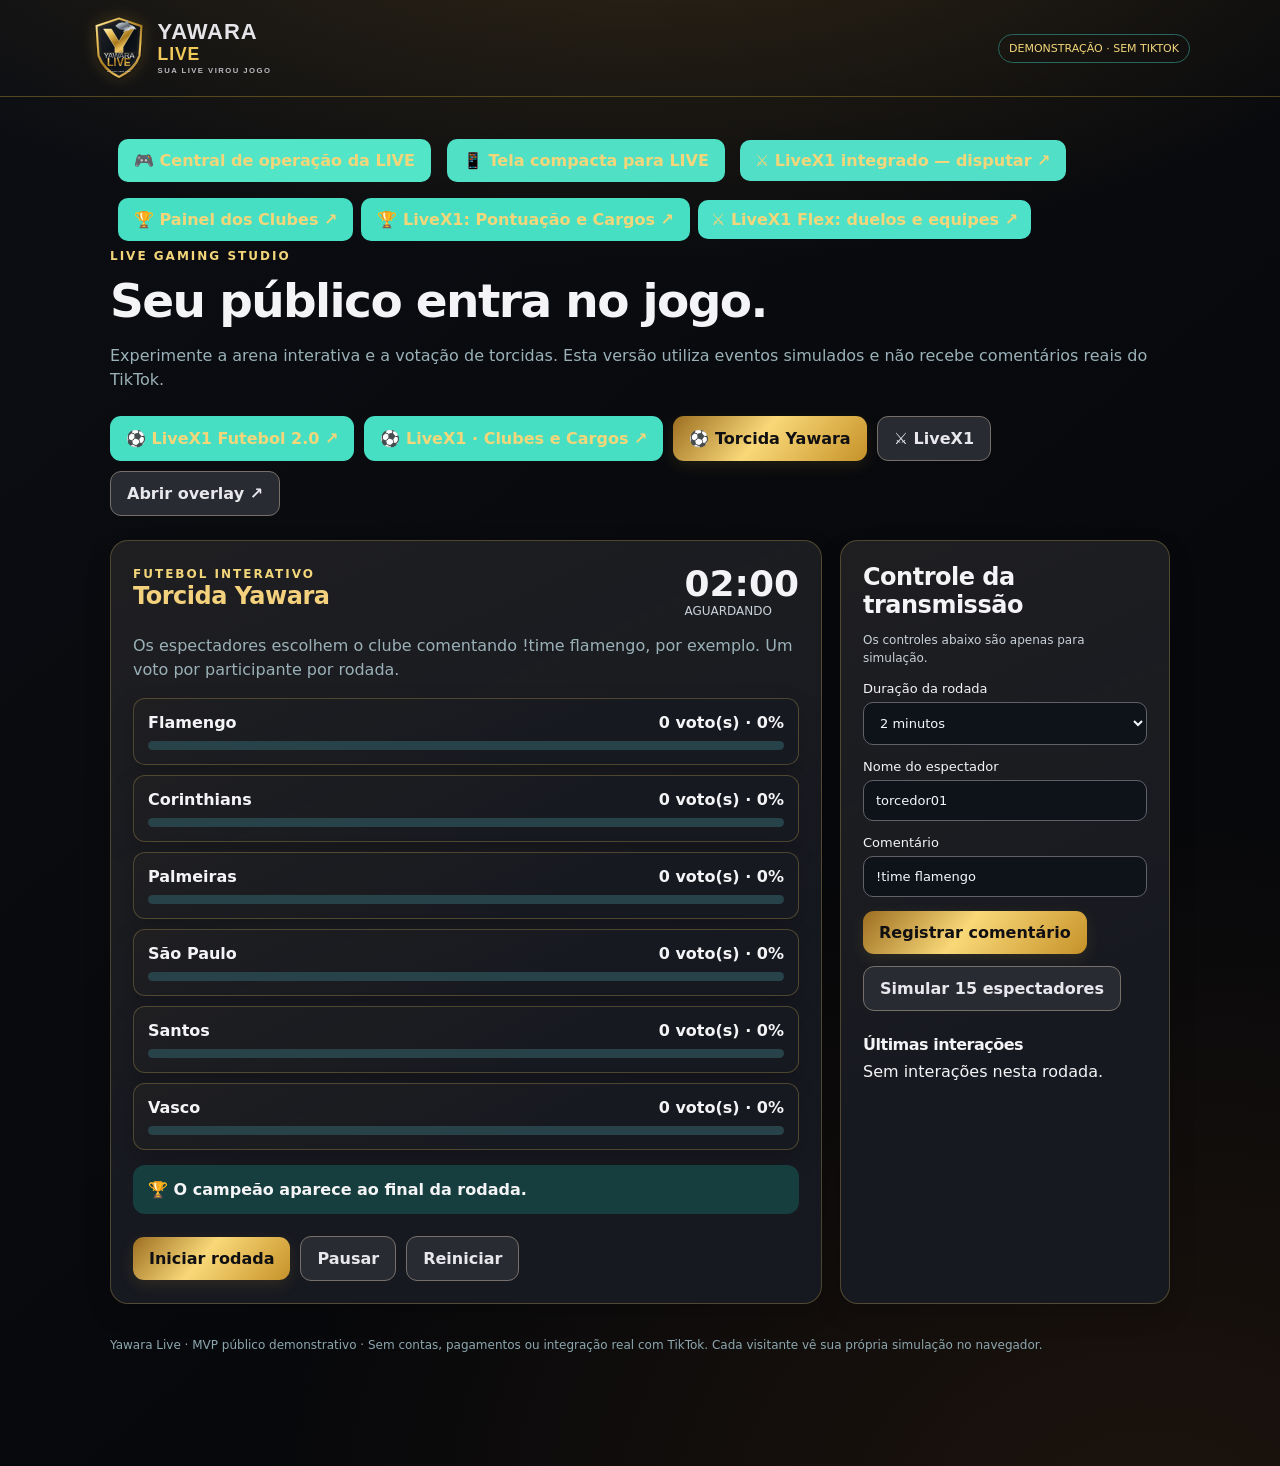
==== commit a4678a2e: "Integrate wolf-Y shield branding, official metallic palette, favicon and header lockup" ====
--- a/yawara-live/index.html
+++ b/yawara-live/index.html
@@ -24,7 +24,28 @@
 .scoreboard strong,.scoreboard b,.scoreboard .team strong{color:var(--yl-silver-bright)}
 .footer b,.footer,.status,.notice,.note{color:var(--yl-gold-bright)}
 @media(prefers-reduced-motion:no-preference){.rankrow.leader,.leaderchange:not([hidden]){animation:yl-podium-glow 2.7s ease-in-out infinite alternate}@keyframes yl-podium-glow{from{box-shadow:inset 0 0 0 1px rgba(212,175,55,.12)}to{box-shadow:inset 0 0 0 1px rgba(243,214,122,.55)}}}
-</style></head><body><header><div class="brand">YAWARA <b>LIVE</b></div><span class="pill">DEMONSTRAÇÃO · SEM TIKTOK</span></header>
+</style><link rel="icon" type="image/svg+xml" href="./assets/yawara-live-emblema.svg"><style id="yawara-approved-logo-theme">
+:root{--arena-black:#08090d;--arena-charcoal:#111319;--arena-card:#191a20;--arena-gold:#d4af37;--arena-lightgold:#f5d982;--arena-silver:#dadde3;--arena-bronze:#b77935}
+html,body{background-color:var(--arena-black)!important;color:#f4f4f6!important}
+body{background-image:radial-gradient(ellipse 70% 30% at 50% -12%,rgba(209,153,42,.22),transparent),radial-gradient(ellipse 70% 50% at 90% 105%,rgba(176,98,26,.13),transparent),linear-gradient(140deg,#0c0e13,#07080b 65%)!important}
+.yawara-official-brand{display:inline-flex;align-items:center;gap:10px;text-decoration:none!important;color:var(--arena-silver)!important;line-height:1;min-width:0}
+.yawara-official-brand img{width:clamp(40px,4.5vw,59px);height:clamp(44px,5vw,65px);object-fit:contain;filter:drop-shadow(0 0 8px rgba(215,169,48,.23));flex-shrink:0}
+.yawara-official-brand .brandword{display:flex;flex-direction:column;gap:3px;letter-spacing:.04em;white-space:nowrap;font-family:Arial,system-ui,sans-serif;font-weight:900;font-size:clamp(13px,2vw,22px);color:#e5e5e9}
+.yawara-official-brand .brandword strong{color:#f0c95a;font-size:.8em}
+.yawara-official-brand .brandword small{font-size:.35em;letter-spacing:.19em;color:#babac1}
+#app .yawara-official-brand img{width:32px;height:34px}#app .yawara-official-brand .brandword{font-size:clamp(9px,3.1vw,14px);gap:1px}#app .yawara-official-brand .brandword small{display:none}
+.card,.panel,.column,.club,.clubCard,.side,.team,.scoreboard>.team{background-color:#171920!important;background-image:linear-gradient(155deg,rgba(225,175,65,.04),transparent 65%)!important;border-color:rgba(218,185,94,.28)!important;box-shadow:0 10px 25px rgba(0,0,0,.18)}
+section h2,.sectionTitle,.group h3,.cap{color:#f4d17d!important}
+button:not(.secondary):not(.alt),a.btn,a.button{background:linear-gradient(130deg,#9c6e21,#f9d878 45%,#c69229)!important;color:#101013!important;border-color:#bf953e!important;box-shadow:0 5px 15px rgba(212,175,55,.12)}
+button.secondary,button.alt{background:#292b32!important;color:#e7e7ec!important;border-color:#77706a!important}
+input:focus,select:focus,button:focus-visible{outline:2px solid #f4cf76;outline-offset:2px}
+.rankrow:first-child,.person:first-of-type{border-left:2px solid #eec35f!important}
+.rankrow:nth-child(2),.person:nth-of-type(2){border-left:2px solid #bfc3ce!important}
+.rankrow:nth-child(3),.person:nth-of-type(3){border-left:2px solid #c0874f!important}
+#app{background:radial-gradient(ellipse at 50% -10%,rgba(231,166,47,.12),transparent 58%)}
+#app .column{border-top:2px solid var(--yl-club,#d4af37)}
+@media(max-width:500px){.yawara-official-brand{gap:5px}.yawara-official-brand img{width:38px;height:41px}.yawara-official-brand .brandword{font-size:13px}.yawara-official-brand .brandword small{display:none}}
+</style></head><body><header><a class="yawara-official-brand" href="./index.html" aria-label="Yawara Live — página principal"><img src="./assets/yawara-live-emblema.svg" alt="Emblema Yawara Live, lobo e escudo ouro e prata"><span class="brandword">YAWARA <strong>LIVE</strong><small>SUA LIVE VIROU JOGO</small></span></a><span class="pill">DEMONSTRAÇÃO · SEM TIKTOK</span></header>
 <main><a href="./operador.html" style="display:inline-flex;margin:8px;padding:12px 16px;border-radius:10px;background:#52e5c8;color:#082028;text-decoration:none;font-weight:900">🎮 Central de operação da LIVE</a><a href="./compacto.html?demo=1" style="display:inline-flex;margin:8px;padding:12px 16px;border-radius:10px;background:#4fe0c5;color:#061c20;font-weight:900;text-decoration:none">📱 Tela compacta para LIVE</a><a href="./integrado.html" style="display:inline-flex;padding:11px 15px;margin:7px;border-radius:10px;background:#51dfc7;color:#071b20;font-weight:800;text-decoration:none">⚔️ LiveX1 integrado — disputar ↗</a><a href="./painel.html" style="display:inline-flex;margin:8px;padding:12px 16px;border-radius:10px;background:#46dfc3;color:#07151b;text-decoration:none;font-weight:800">🏆 Painel dos Clubes ↗</a><a href="./pontuacao.html" style="display:inline-flex;padding:12px 16px;border-radius:10px;background:#46dfc3;color:#07151b;font-weight:800;text-decoration:none">🏆 LiveX1: Pontuação e Cargos ↗</a><a href="./duelos.html" style="display:inline-flex;align-items:center;border-radius:10px;background:#4ce1c8;color:#081b20;text-decoration:none;padding:10px 13px;font-weight:800;margin:8px">⚔️ LiveX1 Flex: duelos e equipes ↗</a><div class="eyebrow">LIVE GAMING STUDIO</div><h1 id="lead">Seu público entra no jogo.</h1><p>Experimente a arena interativa e a votação de torcidas. Esta versão utiliza eventos simulados e não recebe comentários reais do TikTok.</p>
 <nav><a href="./campo.html" style="display:inline-flex;align-items:center;border-radius:11px;background:#46dfc3;color:#07151b;text-decoration:none;padding:12px 16px;font-weight:800">⚽ LiveX1 Futebol 2.0 ↗</a><a href="./clubes.html" style="display:inline-flex;align-items:center;border-radius:11px;background:#46dfc3;color:#07151b;text-decoration:none;padding:12px 16px;font-weight:800">⚽ LiveX1 · Clubes e Cargos ↗</a><button id="footballTab">⚽ Torcida Yawara</button><button class="secondary" id="battleTab">⚔️ LiveX1</button><button class="secondary" id="overlayBtn">Abrir overlay ↗</button></nav>
 <div class="layout"><section class="panel"><div class="row between"><div><span class="eyebrow" id="modeTag">FUTEBOL INTERATIVO</span><h2 id="gameTitle">Torcida Yawara</h2></div><div><div class="clock" id="timer">02:00</div><div class="muted" id="status">AGUARDANDO</div></div></div>
